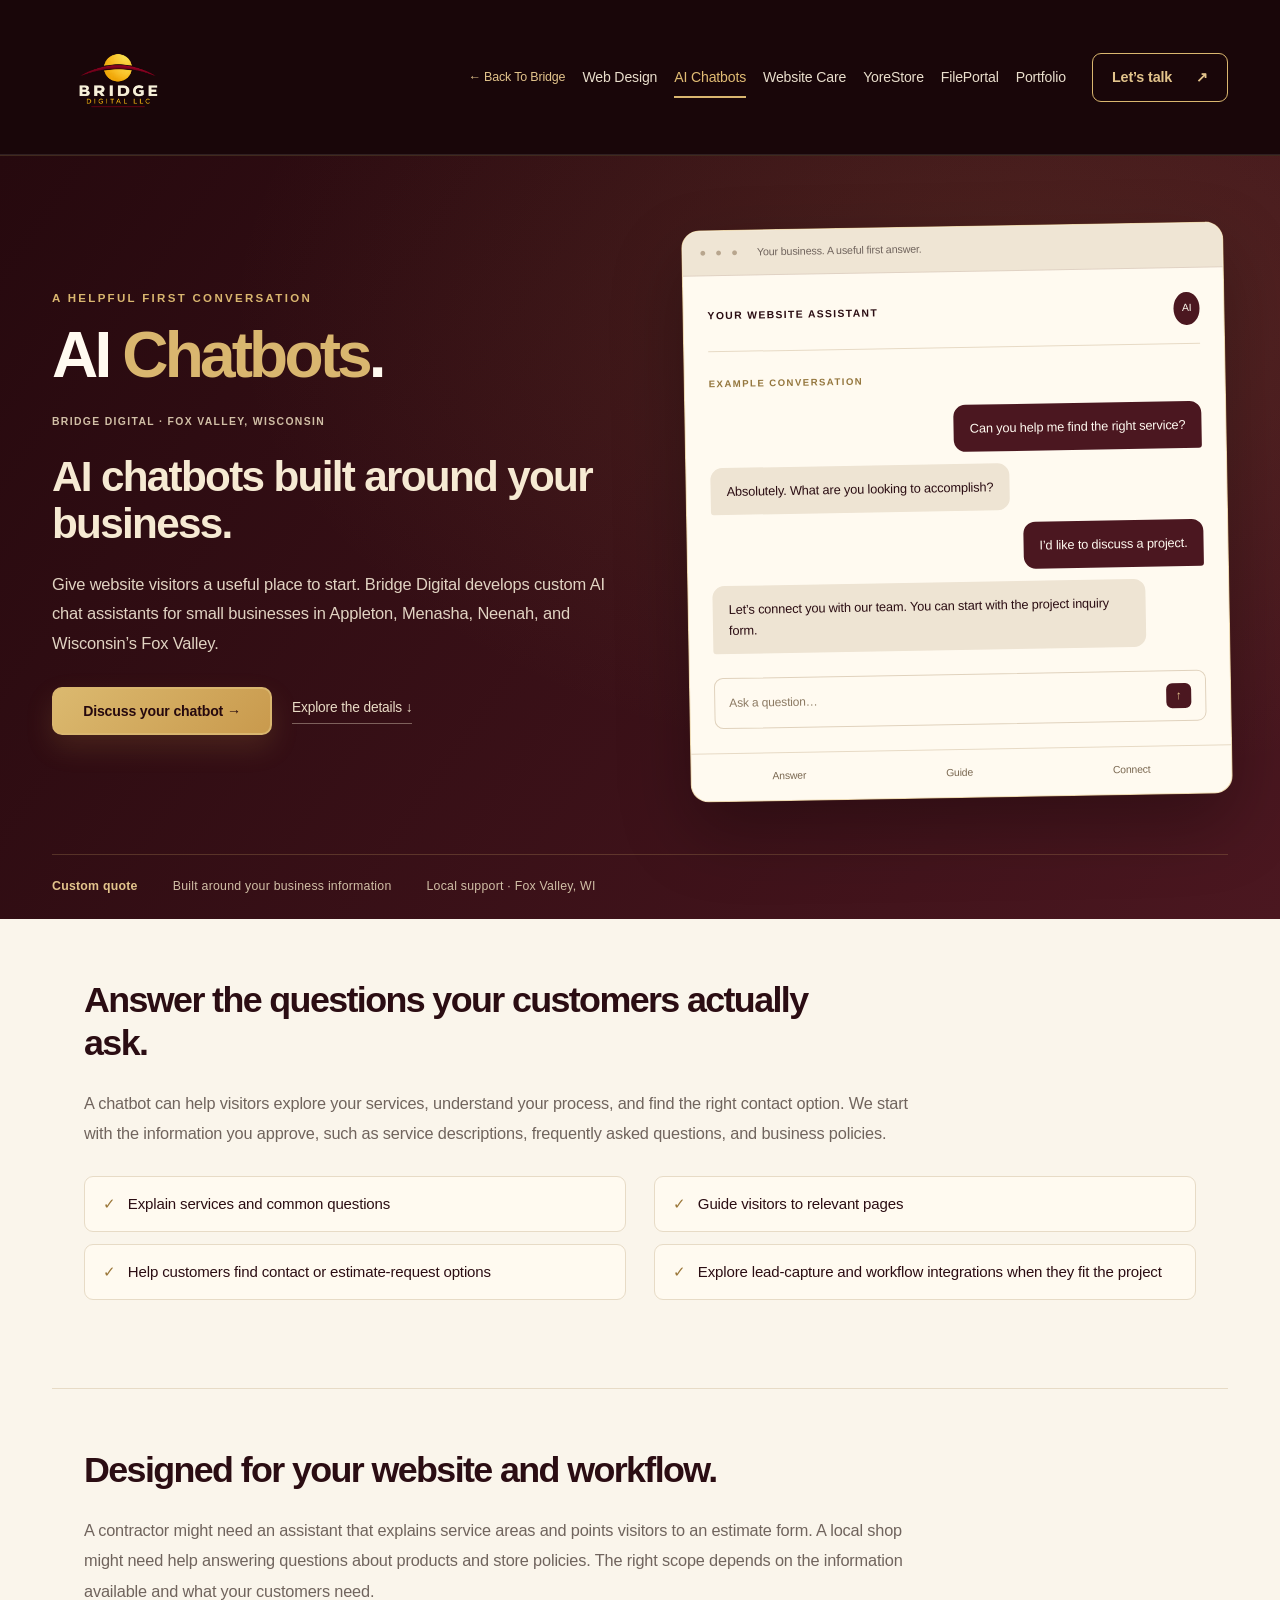
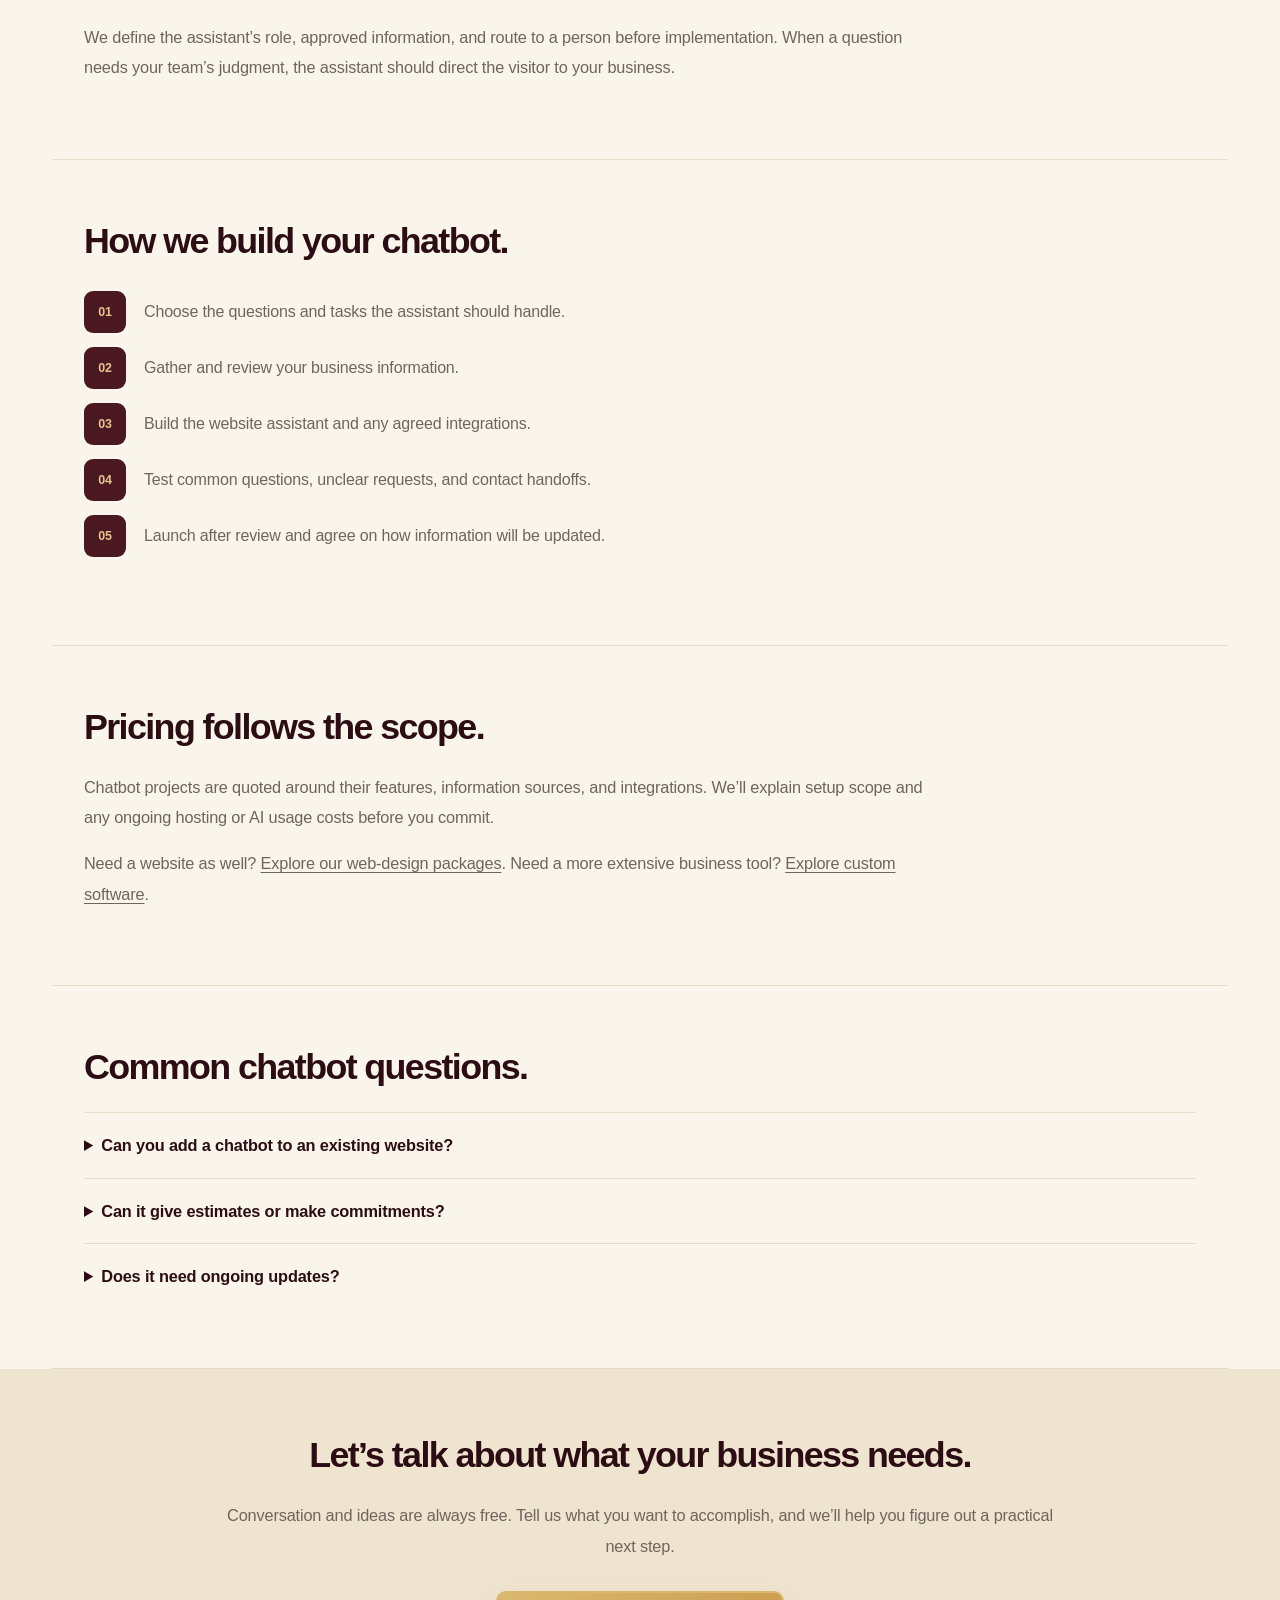
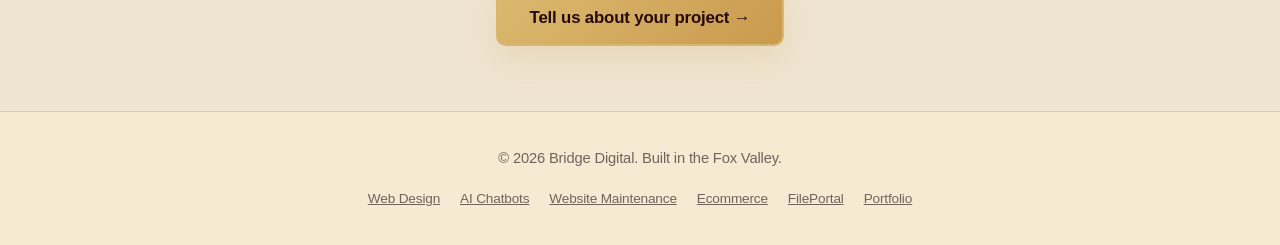
==== ai-chatbots.html @ 5a75ecb9 "Improve SEO and add premium service pages" ====
<!DOCTYPE html><html lang="en"><head><meta charset="UTF-8"><meta name="viewport" content="width=device-width, initial-scale=1"><title>Custom AI Chatbot Development | Bridge Digital Fox Valley</title><link rel="icon" type="image/png" href="assets/images/bridge-favicon.png"><link rel="stylesheet" href="css/style.css"><link rel="stylesheet" href="css/seo-pages.css"><meta name="twitter:card" content="summary_large_image"><meta name="twitter:image" content="https://buildwithbridge.dev/assets/images/bridge-digital-social.png"><script type="application/ld+json">{"@context": "https://schema.org", "@type": "Service", "name": "Custom AI chatbot development", "url": "https://buildwithbridge.dev/ai-chatbots.html", "description": "Custom website AI chatbots for Fox Valley small businesses. Help visitors find answers, explore your services, and connect with your team.", "provider": {"@type": "ProfessionalService", "@id": "https://buildwithbridge.dev/#business", "name": "Bridge Digital", "url": "https://buildwithbridge.dev/"}, "areaServed": {"@type": "Place", "name": "Fox Valley, Wisconsin"}}</script>
  <meta name="description" content="Custom website AI chatbots for Fox Valley small businesses. Help visitors find answers, explore your services, and connect with your team.">
  <link rel="canonical" href="https://buildwithbridge.dev/ai-chatbots.html">
  <meta property="og:type" content="website">
  <meta property="og:site_name" content="Bridge Digital">
  <meta property="og:title" content="Custom AI Chatbot Development | Bridge Digital Fox Valley">
  <meta property="og:description" content="Custom website AI chatbots for Fox Valley small businesses. Help visitors find answers, explore your services, and connect with your team.">
  <meta property="og:url" content="https://buildwithbridge.dev/ai-chatbots.html">
  <meta property="og:image" content="https://buildwithbridge.dev/assets/images/bridge-digital-social.png">
  <meta name="twitter:title" content="Custom AI Chatbot Development | Bridge Digital Fox Valley">
  <meta name="twitter:description" content="Custom website AI chatbots for Fox Valley small businesses. Help visitors find answers, explore your services, and connect with your team.">
<link rel="stylesheet" href="css/premium-products.css">
<link rel="stylesheet" href="css/premium-ai.css">
</head><body class="premium-product"><header class="product-header"><nav class="product-navigation" aria-label="Main navigation"><a class="product-logo" href="index.html" aria-label="Bridge Digital home"><img src="assets/images/newbridgemodernlogo.png" alt="Bridge Digital" width="150" height="100"></a><div class="product-desktop-links"><a class="back-to-bridge" href="index.html">← Back To Bridge</a><a href="web-design.html">Web Design</a><a href="ai-chatbots.html" aria-current="page">AI Chatbots</a><a href="bridge-tending.html">Website Care</a><a href="ecommerce.html">YoreStore</a><a href="fileportal.html">FilePortal</a><a href="portfolio.html">Portfolio</a></div><a class="product-nav-quote" href="index.html?service=ai#contact">Let’s talk <span aria-hidden="true">↗</span></a><details class="product-mobile-menu"><summary>Menu <span aria-hidden="true">＋</span></summary><div><a class="back-to-bridge" href="index.html">← Back To Bridge</a><a href="web-design.html">Web Design</a><a href="ai-chatbots.html" aria-current="page">AI Chatbots</a><a href="bridge-tending.html">Website Care</a><a href="ecommerce.html">YoreStore</a><a href="fileportal.html">FilePortal</a><a href="portfolio.html">Portfolio</a><a href="index.html?service=ai#contact">Request a quote →</a></div></details></nav></header><main><section class="seo-hero product-hero"><div class="product-hero-inner"><div class="product-hero-copy"><p class="product-kicker">A HELPFUL FIRST CONVERSATION</p><div class="product-wordmark">AI <span>Chatbots</span><span class="product-wordmark-dot">.</span></div><p class="seo-eyebrow">BRIDGE DIGITAL · FOX VALLEY, WISCONSIN</p><h1>AI chatbots built around your business.</h1><p>Give website visitors a useful place to start. Bridge Digital develops custom AI chat assistants for small businesses in Appleton, Menasha, Neenah, and Wisconsin’s Fox Valley.</p><div class="product-hero-actions"><a class="btn btn-primary" href="index.html?service=ai#contact">Discuss your chatbot →</a><a class="product-secondary-link" href="#product-details">Explore the details ↓</a></div></div><div class="product-showcase chat-showcase" aria-label="Illustration of a sample website chatbot conversation"><div class="showcase-bar"><span class="showcase-dots" aria-hidden="true">● ● ●</span><span>Your business. A useful first answer.</span></div><div class="portal-preview"><div class="portal-preview-nav"><strong>YOUR WEBSITE ASSISTANT</strong><span class="preview-avatar" aria-hidden="true">AI</span></div><p class="preview-label">EXAMPLE CONVERSATION</p><div class="sample-chat"><div class="chat-message chat-visitor">Can you help me find the right service?</div><div class="chat-message chat-assistant">Absolutely. What are you looking to accomplish?</div><div class="chat-message chat-visitor">I’d like to discuss a project.</div><div class="chat-message chat-assistant">Let’s connect you with our team. You can start with the project inquiry form.</div></div><div class="chat-input-illustration" aria-hidden="true"><span>Ask a question…</span><span>↑</span></div></div><div class="showcase-bottom"><span>Answer</span><span>Guide</span><span>Connect</span></div></div></div><div class="product-hero-note"><span>Custom quote</span><span>Built around your business information</span><span>Local support · Fox Valley, WI</span></div></section><section class="seo-content" id="product-details"><h2>Answer the questions your customers actually ask.</h2><p>A chatbot can help visitors explore your services, understand your process, and find the right contact option. We start with the information you approve, such as service descriptions, frequently asked questions, and business policies.</p><ul><li>Explain services and common questions</li><li>Guide visitors to relevant pages</li><li>Help customers find contact or estimate-request options</li><li>Explore lead-capture and workflow integrations when they fit the project</li></ul></section><section class="seo-content"><h2>Designed for your website and workflow.</h2><p>A contractor might need an assistant that explains service areas and points visitors to an estimate form. A local shop might need help answering questions about products and store policies. The right scope depends on the information available and what your customers need.</p><p>We define the assistant’s role, approved information, and route to a person before implementation. When a question needs your team’s judgment, the assistant should direct the visitor to your business.</p></section><section class="seo-content"><h2>How we build your chatbot.</h2><ol><li>Choose the questions and tasks the assistant should handle.</li><li>Gather and review your business information.</li><li>Build the website assistant and any agreed integrations.</li><li>Test common questions, unclear requests, and contact handoffs.</li><li>Launch after review and agree on how information will be updated.</li></ol></section><section class="seo-content"><h2>Pricing follows the scope.</h2><p>Chatbot projects are quoted around their features, information sources, and integrations. We’ll explain setup scope and any ongoing hosting or AI usage costs before you commit.</p><p>Need a website as well? <a href="web-design.html">Explore our web-design packages</a>. Need a more extensive business tool? <a href="custom-software.html">Explore custom software</a>.</p></section><section class="seo-content"><h2>Common chatbot questions.</h2><details class="product-faq"><summary>Can you add a chatbot to an existing website?</summary><p>We can review your website’s platform and integration options to determine the best approach.</p></details><details class="product-faq"><summary>Can it give estimates or make commitments?</summary><p>That depends on your approved workflow. Project-specific pricing and commitments should go to your team unless a clearly defined quoting system is part of the agreed build.</p></details><details class="product-faq"><summary>Does it need ongoing updates?</summary><p>Yes. When your services, policies, or other business information change, the assistant’s information needs to stay current.</p></details></section><section class="seo-content seo-cta"><h2>Let’s talk about what your business needs.</h2><p>Conversation and ideas are always free. Tell us what you want to accomplish, and we’ll help you figure out a practical next step.</p><a class="btn btn-primary" href="index.html?service=ai#contact">Tell us about your project →</a></section></main><footer>© 2026 Bridge Digital. Built in the Fox Valley.<div class="seo-footer-links"><a href="web-design.html">Web Design</a><a href="ai-chatbots.html">AI Chatbots</a><a href="bridge-tending.html">Website Maintenance</a><a href="ecommerce.html">Ecommerce</a><a href="fileportal.html">FilePortal</a><a href="portfolio.html">Portfolio</a></div></footer></body></html>
---- css/style.css ----
/* =========================================================
   BRIDGE DIGITAL
   Clean production stylesheet
   ========================================================= */

/* ---------- DESIGN TOKENS ---------- */

:root {
  --maroon: #4b1720;
  --maroon-mid: #3b1118;
  --maroon-dark: #26090e;
  --maroon-deep: #190609;

  --gold: #c99c4c;
  --gold-light: #d9b66f;
  --cream: #f6ead3;
  --white: #fffaf0;
  --paper: #fffdf8;

  --ink: #2b0d13;
  --muted: #70645d;

  --border-light: rgba(75, 23, 32, 0.12);
  --border-dark: rgba(255, 255, 255, 0.12);

  --shadow-soft: 0 14px 36px rgba(43, 13, 19, 0.10);
  --shadow-card: 0 24px 60px rgba(26, 5, 9, 0.22);

  --radius-sm: 14px;
  --radius-md: 20px;
  --radius-lg: 28px;
  --radius-pill: 999px;

  --content: 1180px;
  --wide: 1600px;

  --transition: 220ms ease;
}


/* ---------- RESET / BASE ---------- */

*,
*::before,
*::after {
  box-sizing: border-box;
}

html {
  scroll-behavior: smooth;
}

body {
  margin: 0;
  background: var(--cream);
  color: var(--ink);
  font-family: Inter, Arial, Helvetica, sans-serif;
  line-height: 1.6;
  letter-spacing: -0.01em;
  -webkit-font-smoothing: antialiased;
  text-rendering: optimizeLegibility;
}

img {
  max-width: 100%;
}

a {
  color: inherit;
}

section {
  max-width: var(--content);
  margin: 0 auto;
  padding: 96px 24px;
}

.section-title {
  max-width: 800px;
  margin: 0 auto 18px;
  text-align: center;
  font-size: clamp(2.1rem, 4vw, 3rem);
  line-height: 1.08;
  letter-spacing: -0.04em;
}

.section-intro {
  max-width: 720px;
  margin: 0 auto 48px;
  color: var(--muted);
  text-align: center;
  font-size: 1.08rem;
  line-height: 1.75;
}


/* =========================================================
   HEADER + HERO
   ========================================================= */

header {
  min-height: 100vh;
  color: var(--white);
  background:
    radial-gradient(circle at 56% 34%, rgba(107, 36, 48, 0.30), transparent 42%),
    radial-gradient(circle at 20% 70%, rgba(89, 24, 34, 0.18), transparent 38%),
    linear-gradient(135deg, #2a0b10 0%, #351015 48%, #22080c 100%);
}

header nav {
  position: relative;
  width: min(100%, var(--wide));
  min-height: 155px;
  margin: 0 auto;
  padding: 0 58px;

  display: flex;
  align-items: center;
  justify-content: space-between;
  gap: 40px;
}

/* ---------- MOBILE MENU BUTTON ---------- */

.mobile-menu-toggle {
  display: none;
  width: 46px;
  height: 46px;
  padding: 10px;

  border: 1px solid rgba(255, 255, 255, 0.18);
  border-radius: 12px;

  background: transparent;
  cursor: pointer;
}

.mobile-menu-toggle span {
  display: block;
  width: 100%;
  height: 2px;
  margin: 5px 0;

  border-radius: 999px;
  background: var(--white);

  transition: transform 220ms ease, opacity 220ms ease;
}

header nav::after {
  content: "";
  position: absolute;
  left: 50%;
  bottom: 0;
  width: 100vw;
  height: 1px;
  transform: translateX(-50%);
  background: rgba(255, 255, 255, 0.10);
}

.logo {
  display: inline-flex;
  align-items: center;
  flex-shrink: 0;
  text-decoration: none;
}

.logo img {
  display: block;
  width: 290px !important;
  height: auto !important;
  max-width: none;
}

.nav-links {
  display: flex;
  align-items: center;
  gap: 56px;
}

.nav-links a {
  position: relative;
  color: var(--white);
  text-decoration: none;
  font-size: 1.08rem;
  font-weight: 800;
  opacity: 0.96;
  transition: color var(--transition), opacity var(--transition);
}

.nav-links a::after {
  content: "";
  position: absolute;
  left: 0;
  right: 0;
  bottom: -8px;
  height: 2px;
  border-radius: var(--radius-pill);
  background: var(--gold);
  transform: scaleX(0);
  transform-origin: center;
  transition: transform var(--transition);
}

.nav-links a:hover {
  color: var(--gold-light);
  opacity: 1;
}

.nav-links a:hover::after {
  transform: scaleX(1);
}


/* ---------- HERO ---------- */

.hero {
  width: min(100%, var(--wide));
  min-height: calc(100vh - 155px);
  margin: 0 auto;
  padding: 70px 58px 90px;

  display: grid;
  grid-template-columns: minmax(0, 0.92fr) minmax(0, 1.08fr);
  gap: 88px;
  align-items: center;
}

.hero-text {
  text-align: left;
}

.hero h1 {
  max-width: 670px;
  margin: 0 0 28px;
  color: var(--white);
  font-size: clamp(4rem, 5.1vw, 6rem);
  font-weight: 900;
  line-height: 0.98;
  letter-spacing: -0.06em;
  text-wrap: balance;
}

.hero p {
  max-width: 650px;
  margin: 0 0 40px;
  color: rgba(255, 250, 240, 0.92);
  font-size: 1.18rem;
  font-weight: 500;
  line-height: 1.8;
}

.hero-text .btn + .btn {
  margin-left: 16px;
}


/* ---------- HERO BROWSER CARD ---------- */

.hero-card {
  width: 100%;
  max-width: 760px;
  margin: 0;
  padding: 0;
  overflow: hidden;

  border: 1px solid rgba(255, 255, 255, 0.20);
  border-radius: 24px;

  background: rgba(255, 255, 255, 0.025);
  box-shadow: 0 30px 80px rgba(0, 0, 0, 0.28);
  backdrop-filter: blur(10px);

  transition:
    transform 0.35s ease,
    box-shadow 0.35s ease,
    border-color 0.35s ease;
}

.hero-card:hover {
  transform: translateY(-6px);
  border-color: rgba(217, 182, 111, 0.36);
  box-shadow: 0 38px 90px rgba(0, 0, 0, 0.35);
}

.browser-bar {
  height: 58px;
  display: flex;
  align-items: center;
  gap: 10px;
  padding: 0 30px;
  border-bottom: 1px solid rgba(255, 255, 255, 0.07);
  background: rgba(255, 255, 255, 0.015);
}

.browser-bar span {
  width: 16px;
  height: 16px;
  border-radius: 50%;
}

.browser-bar span:nth-child(1) { background: #ff5f57; }
.browser-bar span:nth-child(2) { background: #febc2e; }
.browser-bar span:nth-child(3) { background: #28c840; }

.hero-card-content {
  position: relative;
  min-height: 500px;

  display: flex;
  flex-direction: column;
  align-items: center;
  justify-content: center;

  background:
    radial-gradient(circle at center, rgba(91, 31, 39, 0.23), transparent 64%),
    rgba(18, 4, 8, 0.25);
}

.hero-card img {
  display: block;
  width: 100%;
  max-height: 430px;
  object-fit: contain;
  padding: 20px 22px 10px;
  transition: transform 0.35s ease;
}

.hero-location {
  margin-top: 14px;

  color: var(--gold-light);
  font-size: 0.9rem;
  font-weight: 900;
  letter-spacing: 0.3em;
  text-transform: uppercase;

  opacity: 0;
  visibility: hidden;
  transform: translateY(8px);

  transition:
    opacity 0.35s ease,
    transform 0.35s ease,
    visibility 0.35s ease;
}

.hero-card:hover .hero-location {
  opacity: 1;
  visibility: visible;
  transform: translateY(0);
}

.hero-card:hover .hero-card-content img {
  transform: translateY(-4px);
}


/* =========================================================
   BUTTONS
   ========================================================= */

.btn {
  display: inline-flex;
  align-items: center;
  justify-content: center;

  min-width: 220px;
  padding: 17px 32px;

  border: 2px solid transparent;
  border-radius: var(--radius-pill);

  text-decoration: none;
  font-size: 1.05rem;
  font-weight: 900;
  line-height: 1;

  transition:
    transform var(--transition),
    box-shadow var(--transition),
    background var(--transition),
    color var(--transition),
    border-color var(--transition);
}

.btn:hover {
  transform: translateY(-3px);
}

.btn-primary {
  border-color: var(--gold-light);
  background: linear-gradient(135deg, #dbb96f, #c99a4d);
  color: var(--maroon-dark);
  box-shadow: 0 12px 28px rgba(196, 154, 74, 0.16);
}

.btn-primary:hover {
  background: linear-gradient(135deg, #e5c57e, #cf9f4f);
  box-shadow: 0 16px 34px rgba(196, 154, 74, 0.26);
}

.btn-secondary {
  border-color: rgba(255, 250, 240, 0.95);
  background: transparent;
  color: var(--white);
}

.btn-secondary:hover {
  border-color: var(--gold-light);
  background: rgba(255, 255, 255, 0.06);
  color: var(--gold-light);
}


/* =========================================================
   SERVICES
   ========================================================= */

.services-grid {
  display: grid;
  grid-template-columns: repeat(2, minmax(0, 1fr));
  gap: 24px;
}

.service-card {
  position: relative;
  min-height: 245px;
  overflow: hidden;
  padding: 32px;

  border: 1px solid var(--border-light);
  border-radius: var(--radius-md);

  background: var(--paper);
  box-shadow: var(--shadow-soft);

  transition:
    transform 0.3s ease,
    box-shadow 0.3s ease,
    border-color 0.3s ease;
}

.service-card::after {
  content: "";
  position: absolute;
  right: -52px;
  bottom: -62px;
  width: 145px;
  height: 145px;
  border-radius: 50%;
  background: rgba(201, 156, 76, 0.11);
  transition: transform 0.3s ease;
}

.service-card:hover {
  transform: translateY(-6px);
  border-color: rgba(201, 156, 76, 0.42);
  box-shadow: 0 20px 42px rgba(43, 13, 19, 0.14);
}

.service-card:hover::after {
  transform: scale(1.2);
}

.service-icon {
  width: 52px;
  height: 52px;
  display: grid;
  place-items: center;
  margin-bottom: 20px;

  border-radius: 16px;
  background: var(--maroon);
  font-size: 1.5rem;

  box-shadow: 0 8px 20px rgba(43, 13, 19, 0.20);
}

.service-card h3 {
  position: relative;
  z-index: 1;
  margin: 0 0 10px;
  color: var(--ink);
  font-size: 1.35rem;
}

.service-card p {
  position: relative;
  z-index: 1;
  margin: 0;
  color: var(--muted);
}


/* =========================================================
   PACKAGES
   ========================================================= */

.cards {
  display: grid;
  grid-template-columns: repeat(3, minmax(0, 1fr));
  gap: 24px;
  align-items: stretch;
}

.package-card {
  display: flex;
  flex-direction: column;
}

.package-card .package-button {
  margin-top: auto;
  align-self: flex-start;
}

.card {
  height: 100%;
  padding: 32px;

  border: 1px solid var(--border-light);
  border-radius: var(--radius-md);

  background: var(--paper);
  box-shadow: var(--shadow-soft);

  transition:
    transform 0.3s ease,
    box-shadow 0.3s ease,
    border-color 0.3s ease;
}

.card:hover {
  transform: translateY(-6px);
  border-color: rgba(201, 156, 76, 0.40);
  box-shadow: 0 22px 46px rgba(43, 13, 19, 0.14);
}

.card h3 {
  margin: 0 0 10px;
  font-size: 1.45rem;
  letter-spacing: -0.025em;
}

.card p {
  color: var(--muted);
}

.package-features {
  margin: 22px 0 28px;
  padding: 0;

  list-style: none;
}

.package-features li {
  position: relative;
  margin-bottom: 11px;
  padding-left: 28px;

  color: var(--muted);
  font-size: 0.95rem;
  line-height: 1.5;
}

.package-features li::before {
  content: "✓";

  position: absolute;
  left: 0;
  top: 0;

  color: var(--gold);
  font-weight: 900;
}

.card strong,
.package-price strong {
  color: var(--maroon);
  font-size: 1.35rem;
}

.package-button {
  display: inline-flex;
  align-items: center;
  justify-content: center;
  margin-top: 10px;
  padding: 13px 20px;

  border: 1px solid var(--maroon);
  border-radius: var(--radius-pill);

  background: var(--maroon);
  color: var(--white);

  text-decoration: none;
  font-weight: 900;

  transition:
    transform var(--transition),
    background var(--transition),
    color var(--transition);
}

.package-button:hover {
  transform: translateY(-2px);
  background: var(--gold);
  color: var(--maroon-dark);
}


/* =========================================================
   BRIDGE TENDING
   ========================================================= */

.bridge-tending {
  max-width: none;
  padding-right: max(24px, calc((100vw - var(--content)) / 2));
  padding-left: max(24px, calc((100vw - var(--content)) / 2));
  background: var(--paper);
}

.tending-header {
  margin-bottom: 42px;
}

.tending-eyebrow {
  margin: 0 0 12px;
  color: var(--gold);
  text-align: center;
  font-size: 0.78rem;
  font-weight: 900;
  letter-spacing: 0.14em;
  text-transform: uppercase;
}

.tending-card {
  overflow: hidden;
  display: grid;
  grid-template-columns: 1.35fr 0.85fr;

  border: 1px solid var(--border-light);
  border-radius: var(--radius-lg);

  background: var(--cream);
  box-shadow: 0 22px 55px rgba(43, 13, 19, 0.12);
}

.tending-main {
  padding: 42px;
}

.tending-title-row {
  display: flex;
  justify-content: space-between;
  align-items: flex-start;
  gap: 24px;
}

.tending-label {
  margin: 0 0 4px;
  color: var(--gold);
  font-size: 0.75rem;
  font-weight: 900;
  letter-spacing: 0.10em;
  text-transform: uppercase;
}

.tending-title-row h3 {
  margin: 0;
  color: var(--ink);
  font-size: 2rem;
  line-height: 1.1;
}

.tending-price {
  flex-shrink: 0;
  text-align: right;
}

.tending-price strong {
  display: block;
  color: var(--maroon);
  font-size: 2.3rem;
  line-height: 1;
}

.tending-price span {
  color: var(--muted);
  font-size: 0.85rem;
  font-weight: 700;
}

.tending-description {
  max-width: 620px;
  margin: 26px 0;
  color: var(--muted);
}

.tending-features {
  display: grid;
  grid-template-columns: repeat(2, minmax(0, 1fr));
  gap: 14px 24px;
}

.tending-feature {
  display: flex;
  align-items: center;
  gap: 10px;
  color: var(--ink);
  font-weight: 700;
}

.tending-feature span {
  width: 24px;
  height: 24px;
  display: grid;
  place-items: center;
  flex-shrink: 0;

  border-radius: 50%;
  background: var(--maroon);
  color: var(--gold-light);

  font-size: 0.75rem;
  font-weight: 900;
}

.tending-offer {
  padding: 42px;

  display: flex;
  flex-direction: column;
  justify-content: center;

  background:
    radial-gradient(circle at top right, rgba(201, 156, 76, 0.22), transparent 45%),
    linear-gradient(135deg, var(--maroon), var(--maroon-dark));

  color: var(--white);
}

.offer-badge {
  align-self: flex-start;
  margin: 0 0 18px;
  padding: 7px 12px;

  border: 1px solid rgba(217, 182, 111, 0.40);
  border-radius: var(--radius-pill);

  background: rgba(255, 255, 255, 0.06);
  color: var(--gold-light);

  font-size: 0.70rem;
  font-weight: 900;
  letter-spacing: 0.12em;
}

.tending-offer h3 {
  margin: 0 0 14px;
  font-size: 1.8rem;
  line-height: 1.15;
}

.tending-offer p {
  margin: 0 0 22px;
  color: rgba(255, 255, 255, 0.82);
  line-height: 1.7;
}

.tending-offer p strong {
  color: var(--gold-light);
}

.tending-button {
  align-self: flex-start;
  margin: 0 0 18px;
}

.tending-offer small {
  color: rgba(255, 255, 255, 0.58);
  line-height: 1.5;
}


/* =========================================================
   PORTFOLIO
   ========================================================= */

.portfolio {
  max-width: none;
  padding-right: max(24px, calc((100vw - var(--content)) / 2));
  padding-left: max(24px, calc((100vw - var(--content)) / 2));
  background: var(--maroon);
  color: var(--white);
}

.portfolio .section-intro {
  color: rgba(255, 255, 255, 0.72);
}

.portfolio-grid {
  display: grid;
  grid-template-columns: repeat(2, minmax(0, 1fr));
  gap: 30px;
  align-items: stretch;
}

.portfolio-preview {
  min-width: 0;
  overflow: hidden;

  display: flex;
  flex-direction: column;

  border: 1px solid var(--border-dark);
  border-radius: 22px;

  background: #5a1d28;
  box-shadow: 0 18px 45px rgba(20, 4, 8, 0.30);

  transition:
    transform 0.35s ease,
    box-shadow 0.35s ease,
    border-color 0.35s ease;
}

.portfolio-preview:hover {
  transform: translateY(-6px);
  border-color: rgba(217, 182, 111, 0.32);
  box-shadow: 0 28px 58px rgba(20, 4, 8, 0.45);
}

.portfolio-browser {
  overflow: hidden;
  background: #321017;
}

.portfolio-browser-bar {
  height: 46px;
  padding: 0 14px;

  display: flex;
  align-items: center;
  gap: 12px;

  border-bottom: 1px solid rgba(255, 255, 255, 0.06);
  background: #321017;
}

.browser-dots {
  display: flex;
  flex-shrink: 0;
  gap: 7px;
}

.browser-dots span {
  width: 9px;
  height: 9px;
  border-radius: 50%;
  opacity: 0.9;
}

.browser-dots span:nth-child(1) { background: #ff5f57; }
.browser-dots span:nth-child(2) { background: #febc2e; }
.browser-dots span:nth-child(3) { background: #28c840; }

.browser-address {
  flex: 1;
  height: 30px;

  display: flex;
  justify-content: center;
  align-items: center;

  overflow: hidden;

  border: 1px solid rgba(255, 255, 255, 0.08);
  border-radius: var(--radius-pill);

  background: rgba(255, 255, 255, 0.06);
  color: rgba(255, 255, 255, 0.75);

  font-size: 0.74rem;
  font-weight: 500;
  white-space: nowrap;
  text-overflow: ellipsis;
}

.portfolio-frame {
  position: relative;
  width: 100%;
  height: 300px;
  overflow: hidden;
  background: var(--paper);
}

.preview-scroll {
  position: absolute;
  inset: 0;
  overflow: hidden;
}

.preview-scroll iframe {
  position: absolute;
  top: var(--preview-top, 0px);
  left: 50%;

  width: 1440px;
  height: 1200px;

  border: 0;

  transform:
    translateX(var(--preview-x, -50%))
    scale(var(--preview-scale, 0.285));

  transform-origin: top center;

  transition:
    transform 0.45s ease,
    filter 0.45s ease;
}

.portfolio-frame:hover .preview-scroll iframe {
  transform:
    translateX(var(--preview-x, -50%))
    scale(calc(var(--preview-scale, 0.285) + 0.012));

  filter: brightness(0.72);
}

.preview-overlay {
  position: absolute;
  inset: 0;
  z-index: 3;

  display: flex;
  flex-direction: column;
  justify-content: center;
  align-items: center;
  gap: 6px;

  background: rgba(43, 13, 19, 0.78);
  color: var(--white);

  text-align: center;
  text-decoration: none;

  opacity: 0;
  visibility: hidden;

  transition:
    opacity 0.3s ease,
    visibility 0.3s ease;
}

.preview-overlay::before,
.preview-overlay::after {
  content: "";
  width: 72px;
  height: 1px;
  margin: 8px 0;
  background: rgba(217, 182, 111, 0.70);
}

.preview-overlay-label {
  color: var(--gold-light);
  font-size: 0.72rem;
  font-weight: 900;
  letter-spacing: 0.14em;
  text-transform: uppercase;
}

.preview-overlay strong {
  font-size: 1rem;
}

.portfolio-frame:hover .preview-overlay,
.preview-overlay:focus-visible {
  opacity: 1;
  visibility: visible;
}


/* ---------- INDIVIDUAL PREVIEW POSITIONING ---------- */

.paradise-frame {
  --preview-scale: 0.285;
  --preview-top: -20px;
  --preview-x: -50%;
}

.command-center-frame {
  --preview-scale: 0.35;
  --preview-top: 0px;
  --preview-x: -50%;
}

.valley-frame {
  --preview-scale: 0.46;
  --preview-top: -10px;
  --preview-x: -48%;
}


/* ---------- PORTFOLIO DETAILS ---------- */

.portfolio-preview-content {
  min-height: 170px;
  padding: 22px;

  display: grid;
  grid-template-columns: minmax(0, 1fr) auto;
  align-items: end;
  gap: 18px;
}

.portfolio-preview-content > div {
  min-width: 0;
  height: 100%;

  display: flex;
  flex-direction: column;
  justify-content: space-between;
}

.portfolio-preview-content h3 {
  min-height: 60px;
  margin: 0;

  display: flex;
  align-items: flex-start;

  color: var(--white);
  font-size: 1.2rem;
  line-height: 1.25;
}

.portfolio-label {
  margin: 0 0 4px;
  color: var(--maroon-dark) !important;
  font-size: 0.72rem;
  font-weight: 900;
  letter-spacing: 0.10em;
  text-transform: uppercase;
}

.portfolio-tech {
  display: flex;
  flex-wrap: wrap;
  gap: 8px;
  margin-top: 18px;
}

.portfolio-tech span {
  display: inline-flex;
  align-items: center;
  padding: 5px 10px;

  border: 1px solid rgba(217, 182, 111, 0.22);
  border-radius: var(--radius-pill);

  background: rgba(255, 255, 255, 0.06);
  color: var(--gold-light);

  font-size: 0.70rem;
  font-weight: 800;
  line-height: 1;
  letter-spacing: 0.04em;
  white-space: nowrap;
}

.portfolio-link {
  align-self: end;
  justify-self: end;
  flex-shrink: 0;
  padding-bottom: 3px;

  color: var(--white);
  font-size: 0.85rem;
  font-weight: 900;
  text-decoration: none;
  white-space: nowrap;

  transition:
    color var(--transition),
    transform var(--transition);
}

.portfolio-link:hover {
  color: var(--gold-light);
}

a.portfolio-link:hover {
  transform: translateX(4px);
}

.portfolio-link-disabled {
  opacity: 0.65;
  cursor: default;
}


/* ---------- PRIVATE PROJECT PLACEHOLDER ---------- */

.portfolio-placeholder {
  display: grid;
  place-items: center;
  padding: 28px;

  background:
    radial-gradient(circle at top right, rgba(201, 156, 76, 0.20), transparent 45%),
    linear-gradient(135deg, var(--maroon), var(--maroon-dark));

  color: var(--white);
  text-align: center;
}

.placeholder-content {
  max-width: 250px;
}

.placeholder-content span {
  display: inline-block;
  margin-bottom: 12px;

  color: var(--gold-light);
  font-size: 0.72rem;
  font-weight: 900;
  letter-spacing: 0.12em;
  text-transform: uppercase;
}

.placeholder-content h4 {
  margin: 0 0 8px;
  font-size: 2rem;
}

.placeholder-content p {
  margin: 0;
  color: rgba(255, 255, 255, 0.75);
  font-size: 0.9rem;
}

.portfolio-note {
  max-width: 620px;
  margin: 48px auto 0;

  color: rgba(255, 255, 255, 0.72);
  text-align: center;

  font-size: 0.95rem;
  font-style: italic;
  letter-spacing: 0.02em;
}

/* =========================================================
   CONTACT
   ========================================================= */

#contact {
  max-width: none;

  padding-right: max(
    24px,
    calc((100vw - var(--content)) / 2)
  );

  padding-left: max(
    24px,
    calc((100vw - var(--content)) / 2)
  );

  background: var(--cream);
}


.contact-panel {
  overflow: hidden;

  display: grid;
  grid-template-columns: 0.9fr 1.1fr;

  border-radius: 32px;

  background:
    radial-gradient(
      circle at 15% 10%,
      rgba(201, 156, 76, 0.15),
      transparent 35%
    ),
    linear-gradient(
      135deg,
      var(--maroon),
      var(--maroon-dark)
    );

  box-shadow:
    0 28px 70px rgba(43, 13, 19, 0.20);
}


/* LEFT SIDE */

.contact-copy {
  padding: 64px;

  display: flex;
  flex-direction: column;
  justify-content: center;

  color: var(--white);
}


.contact-eyebrow {
  margin: 0 0 16px;

  color: var(--gold-light);

  font-size: 0.75rem;
  font-weight: 900;

  letter-spacing: 0.16em;

  text-transform: uppercase;
}


.contact-copy h2 {
  margin: 0 0 24px;

  font-size: clamp(
    2.8rem,
    5vw,
    4.6rem
  );

  line-height: 0.98;

  letter-spacing: -0.055em;
}


.contact-copy > p:not(.contact-eyebrow) {
  max-width: 500px;

  margin: 0 0 36px;

  color: rgba(
    255,
    255,
    255,
    0.76
  );

  font-size: 1.05rem;

  line-height: 1.75;
}


.contact-email {
  display: flex;
  flex-direction: column;

  gap: 3px;
}


.contact-email span {
  color: rgba(
    255,
    255,
    255,
    0.55
  );

  font-size: 0.78rem;

  font-weight: 700;

  text-transform: uppercase;

  letter-spacing: 0.08em;
}


.contact-email a {
  color: var(--gold-light);

  font-weight: 900;

  text-decoration: none;
}


.contact-email a:hover {
  text-decoration: underline;
}


/* RIGHT SIDE */

.contact-form-card {
  margin: 14px;

  padding: 42px;

  border-radius: 24px;

  background: var(--paper);

  box-shadow:
    0 18px 50px rgba(0, 0, 0, 0.18);
}


.project-form {
  display: flex;
  flex-direction: column;

  gap: 20px;
}


.form-row {
  display: grid;

  grid-template-columns:
    repeat(2, minmax(0, 1fr));

  gap: 18px;
}


.form-group {
  display: flex;
  flex-direction: column;

  gap: 7px;
}


.form-group label {
  color: var(--maroon-dark);

  font-size: 0.78rem;
  font-weight: 900;

  letter-spacing: 0.03em;
}


.form-group input,
.form-group select,
.form-group textarea {
  width: 100%;

  padding: 14px 16px;

  border:
    1px solid rgba(75, 23, 32, 0.16);

  border-radius: 12px;

  outline: none;

  background: #fffaf4;

  color: var(--ink);

  font: inherit;

  transition:
    border-color var(--transition),
    box-shadow var(--transition),
    background var(--transition);
}


.form-group textarea {
  resize: vertical;

  min-height: 130px;
}


.form-group input:focus,
.form-group select:focus,
.form-group textarea:focus {
  border-color: var(--gold);

  background: white;

  box-shadow:
    0 0 0 4px rgba(201, 156, 76, 0.12);
}


.project-submit {
  width: 100%;

  margin-top: 4px;

  padding: 16px 24px;

  border: 0;

  border-radius: 999px;

  background:
    linear-gradient(
      135deg,
      var(--maroon),
      var(--maroon-dark)
    );

  color: var(--white);

  font: inherit;

  font-weight: 900;

  cursor: pointer;

  transition:
    transform var(--transition),
    box-shadow var(--transition),
    background var(--transition);
}


.project-submit:hover {
  transform: translateY(-2px);

  background:
    linear-gradient(
      135deg,
      #5a1b26,
      var(--maroon-dark)
    );

  box-shadow:
    0 14px 28px rgba(43, 13, 19, 0.18);
}


.form-note {
  margin: -4px 0 0;

  color: var(--muted);

  text-align: center;

  font-size: 0.78rem;
}


/* CONTACT MOBILE */

@media (max-width: 850px) {

  /* ---------- MOBILE NAV ---------- */

  header nav {
    padding: 20px 24px;

    flex-direction: row;
    flex-wrap: wrap;
    justify-content: space-between;
    align-items: center;

    gap: 0;
  }

  .logo img {
    width: 200px !important;
  }

  .mobile-menu-toggle {
    display: block;
  }

  .nav-links {
    display: none;

    width: 100%;
    padding: 28px 0 12px;

    flex-direction: column;
    align-items: center;
    gap: 22px;
  }

  .nav-links.is-open {
    display: flex;
  }

  .social-links {
    display: none !important;

    width: 100%;
    margin: 18px 0 4px;

    justify-content: center;
  }

  header nav.menu-open .social-links {
    display: flex !important;
  }


  /* ---------- CONTACT ---------- */

  .contact-panel {
    grid-template-columns: 1fr;
  }

  .contact-copy {
    padding: 48px 32px;
  }

  .contact-form-card {
    margin: 0 14px 14px;
    padding: 32px 26px;
  }

}
  
@media (max-width: 560px) {

  .contact-copy {
    padding: 40px 24px;
  }


  .contact-copy h2 {
    font-size: 2.8rem;
  }


  .contact-form-card {
    padding: 26px 20px;
  }


  .form-row {
    grid-template-columns: 1fr;
  }

}


/* =========================================================
   FOOTER
   ========================================================= */

footer {
  padding: 32px 24px;

  border-top: 1px solid rgba(75, 23, 32, 0.15);

  background: var(--cream);
  color: var(--muted);

  text-align: center;
  font-size: 0.92rem;
}


/* =========================================================
   ACCESSIBILITY
   ========================================================= */

a:focus-visible,
button:focus-visible {
  outline: 3px solid var(--gold);
  outline-offset: 4px;
}


/* =========================================================
   RESPONSIVE
   ========================================================= */

@media (max-width: 850px) {

  .yore-feature-grid {
    grid-template-columns: 1fr;
  }

  .yore-solution,
  .yore-problem {
    padding: 80px 7%;
  }

  .yore-feature {
    padding: 30px;
  }

  .yore-includes-grid {
    grid-template-columns: 1fr;
  }

  .yore-includes {
    padding: 80px 7%;
  }

  .yore-ownership-grid {
    grid-template-columns: 1fr;
  }

  .yore-ownership {
    padding: 80px 7%;
  }

}




@media (max-width: 560px) {

  header nav {
    padding: 20px 18px;
  }

  .logo img {
    width: 205px !important;
  }

  .hero {
    padding: 58px 18px 70px;
  }

  .hero h1 {
    font-size: clamp(2.8rem, 14vw, 4rem);
  }

  .hero p {
    font-size: 1rem;
    line-height: 1.65;
  }

  .hero-text .btn {
    width: 100%;
    max-width: 320px;
  }

  .hero-text .btn + .btn {
    margin-top: 12px;
    margin-left: 0;
  }

  .browser-bar {
    height: 48px;
    padding: 0 18px;
  }

  .browser-bar span {
    width: 12px;
    height: 12px;
  }

  .hero-card img {
    min-height: 300px;
    padding: 30px 24px;
  }

  section {
    padding-left: 18px;
    padding-right: 18px;
  }

  .service-card,
  .card {
    padding: 26px;
  }

  .tending-title-row {
    flex-direction: column;
  }

  .tending-price {
    text-align: left;
  }

  .tending-features {
    grid-template-columns: 1fr;
  }

  .portfolio-frame {
    height: 300px;
  }

  .portfolio-preview-content {
    min-height: auto;
    grid-template-columns: 1fr;
  }

  .portfolio-link {
    justify-self: start;
    margin-top: 6px;
  }

  .cta {
    padding: 48px 22px;
  }
}


/* ---------- REDUCED MOTION ---------- */

@media (prefers-reduced-motion: reduce) {

  html {
    scroll-behavior: auto;
  }

  *,
  *::before,
  *::after {
    transition-duration: 0.01ms !important;
    animation-duration: 0.01ms !important;
    animation-iteration-count: 1 !important;
  }
}

.success-icon {
  width: 64px;
  height: 64px;

  display: grid;
  place-items: center;

  margin: 0 auto 22px;

  border-radius: 50%;

  background: var(--maroon);
  color: var(--gold-light);

  font-size: 1.8rem;
  font-weight: 900;
}

.form-success h3 {
  margin: 0 0 12px;

  color: var(--maroon-dark);

  font-size: 2rem;
}

.form-success p {
  max-width: 420px;

  margin: 0 auto;

  color: var(--muted);

  line-height: 1.7;
}

.form-error {
  margin: 4px 0 0;
  padding: 12px 14px;

  border-radius: 10px;

  background: rgba(159, 29, 32, 0.08);
  color: #9f1d20;

  text-align: center;
  font-size: 0.9rem;
  font-weight: 700;
}

.form-error[hidden] {
  display: none !important;
}

.form-success[hidden] {
  display: none !important;
}

.project-form.is-hidden {
  display: none;
}

.form-success {
  min-height: 520px;
  padding: 70px 34px;

  display: flex;
  flex-direction: column;
  align-items: center;
  justify-content: center;

  text-align: center;
}

.success-back {
  display: inline-flex;
  align-items: center;
  justify-content: center;

  margin-top: 28px;
  padding: 14px 24px;

  border-radius: 999px;

  background: var(--maroon);
  color: var(--white);

  text-decoration: none;
  font-weight: 900;
}

.success-back:hover {
  background: var(--gold);
  color: var(--maroon-dark);
}

.social-links {
  display: flex;
  align-items: center;
  gap: 12px;
  margin-left: 8px;
}

.social-links a {
  width: 34px;
  height: 34px;

  display: flex;
  align-items: center;
  justify-content: center;

  border: 1px solid rgba(255, 255, 255, 0.15);
  border-radius: 50%;

  transition: 0.2s ease;
}

.social-links svg {
  width: 16px;
  height: 16px;
  fill: currentColor;
}

.social-links a:hover {
  transform: translateY(-2px);
  color: var(--gold-light);
  border-color: var(--gold-light);
  background: rgba(217, 182, 111, 0.08);
}


/* ---------- MOBILE MENU OPEN STATE ---------- */

.mobile-menu-toggle.is-open span:nth-child(1) {
  transform: translateY(7px) rotate(45deg);
}

.mobile-menu-toggle.is-open span:nth-child(2) {
  opacity: 0;
}

.mobile-menu-toggle.is-open span:nth-child(3) {
  transform: translateY(-7px) rotate(-45deg);
}

/* =========================
   LOCAL HERO TAGLINE
========================= */

.local-hero {
  display: flex;
  flex-direction: column;
  align-items: flex-start;
  line-height: 0.88;
}

.local-hero span {
  display: block;
}

.hero-websites {
  margin-bottom: 0.12em;
}

/* Service cascade */
.hero-service-stack {
  display: flex !important;
  flex-direction: column;
  align-items: flex-start;
  margin-top: -0.03em;
  margin-bottom: 0.28em;
}

.hero-built {
  font-size: 1em;
  opacity: 1;
}

/* Bridge gold service cascade */
.hero-hosted {
  font-size: 0.58em;
  color: var(--gold);
  opacity: 0.90;
  margin-left: 0.10em;
  margin-top: 0.10em;
}

.hero-managed {
  font-size: 0.50em;
  color: var(--gold);
  opacity: 0.72;
  margin-left: 0.22em;
  margin-top: 0.08em;
}

.hero-updated {
  font-size: 0.43em;
  color: var(--gold);
  opacity: 0.54;
  margin-left: 0.36em;
  margin-top: 0.08em;
}

.hero-supported {
  font-size: 0.36em;
  color: var(--gold);
  opacity: 0.45;
  margin-left: 0.54em;
  margin-top: 0.08em;
}

/* Final payoff */
.hero-where {
  font-size: 0.72em;
  line-height: 0.95;
  margin-top: 0.02em;
}

.hero-tagline {
  display: flex;
  flex-direction: column;
  gap: 0.45rem;
  margin-top: 1.4rem;

  font-size: 0.82rem;
  font-weight: 700;
  letter-spacing: 0.08em;
  text-transform: uppercase;
  color: rgba(255, 250, 240, 0.9);
}

.tagline-row {
  display: flex;
  align-items: center;
  gap: 0.65rem;
}

.tagline-row i {
  display: none;
}

.tagline-row span + span::before {
  content: "•";
  margin-right: 0.65rem;
  color: var(--gold);
  opacity: 0.8;
}

.tagline-row span {
  white-space: nowrap;
}

@media (max-width: 768px) {

  .logo img {
    width: 165px !important;
    height: auto !important;
  }

  .hero-text {
    text-align: center;
    align-items: center;
  }

  .local-hero {
    align-items: center;
    text-align: center;
    width: 100%;
  }

  .hero-service-stack {
    align-items: center;
  }

  .hero-hosted,
  .hero-managed,
  .hero-updated,
  .hero-supported {
    margin-left: 0;
  }

  .hero-where {
    text-align: center;
    width: 100%;
  }

  .hero-tagline {
    align-items: center;
    text-align: center;
    width: 100%;
  }

  .tagline-row {
    justify-content: center;
  }
}

/* =========================================================
   BRIDGE TENDING PRODUCT PAGE
   ========================================================= */

.tending-page {
  background: var(--cream);
  color: var(--ink);
}


/* ---------- TENDING HERO ---------- */

.tending-page-hero {
  max-width: none;
  min-height: auto;

  padding:
    90px
    max(24px, calc((100vw - var(--content)) / 2))
    100px;

  background:
    radial-gradient(
      circle at 78% 28%,
      rgba(201, 156, 76, 0.15),
      transparent 32%
    ),
    linear-gradient(
      135deg,
      #2a0b10 0%,
      #351015 48%,
      #22080c 100%
    );

  color: var(--white);
}

.tending-page-hero-grid {
  max-width: var(--content);
  margin: 0 auto;

  display: grid;
  grid-template-columns:
    minmax(0, 1.15fr)
    minmax(340px, 0.85fr);

  gap: 70px;
  align-items: center;
}

.tending-page-eyebrow {
  margin: 0 0 18px;

  color: var(--gold-light);

  font-size: 0.78rem;
  font-weight: 900;
  letter-spacing: 0.16em;
  text-transform: uppercase;
}

.tending-page-hero h1 {
  max-width: 720px;
  margin: 0 0 26px;

  color: var(--white);

  font-size: clamp(4rem, 6.5vw, 6.3rem);
  font-weight: 900;
  line-height: 0.94;
  letter-spacing: -0.06em;
}

.tending-page-hero h1 span {
  color: var(--gold-light);
}

.tending-page-hero-copy {
  max-width: 650px;
  margin: 0 0 36px;

  color: rgba(255, 250, 240, 0.82);

  font-size: 1.12rem;
  line-height: 1.8;
}

.tending-page-actions {
  display: flex;
  flex-wrap: wrap;
  gap: 14px;
}


/* ---------- STATUS PANEL ---------- */

.tending-status-card {
  overflow: hidden;

  border:
    1px solid rgba(217, 182, 111, 0.25);

  border-radius: var(--radius-lg);

  background:
    rgba(255, 255, 255, 0.045);

  box-shadow:
    0 30px 80px rgba(0, 0, 0, 0.28);

  backdrop-filter: blur(10px);
}

.tending-status-top {
  padding: 24px 28px;

  display: flex;
  justify-content: space-between;
  align-items: center;

  border-bottom:
    1px solid rgba(255, 255, 255, 0.09);
}

.tending-status-top strong {
  font-size: 1rem;
}

.tending-live {
  display: inline-flex;
  align-items: center;
  gap: 8px;

  color: var(--gold-light);

  font-size: 0.78rem;
  font-weight: 900;
  letter-spacing: 0.08em;
  text-transform: uppercase;
}

.tending-live::before {
  content: "";

  width: 8px;
  height: 8px;

  border-radius: 50%;

  background: #5bd48c;

  box-shadow:
    0 0 0 5px rgba(91, 212, 140, 0.10);
}

.tending-status-list {
  margin: 0;
  padding: 14px 28px 24px;

  list-style: none;
}

.tending-status-list li {
  padding: 15px 0;

  display: flex;
  justify-content: space-between;
  gap: 20px;

  border-bottom:
    1px solid rgba(255, 255, 255, 0.07);

  color: rgba(255, 250, 240, 0.67);
}

.tending-status-list li:last-child {
  border-bottom: 0;
}

.tending-status-list strong {
  color: var(--white);
}


/* ---------- INTRO / FEATURES ---------- */

.tending-product-section {
  max-width: none;

  padding-right:
    max(24px, calc((100vw - var(--content)) / 2));

  padding-left:
    max(24px, calc((100vw - var(--content)) / 2));
}

.tending-product-section.white {
  background: var(--paper);
}

.tending-product-heading {
  max-width: 800px;
  margin: 0 auto 52px;

  text-align: center;
}

.tending-product-heading .tending-page-eyebrow {
  color: var(--gold);
}

.tending-product-heading h2 {
  margin: 0 0 18px;

  color: var(--ink);

  font-size: clamp(2.5rem, 5vw, 4rem);
  line-height: 1.04;
  letter-spacing: -0.045em;
}

.tending-product-heading p {
  max-width: 700px;
  margin: 0 auto;

  color: var(--muted);

  font-size: 1.08rem;
  line-height: 1.75;
}

.tending-feature-grid {
  max-width: var(--content);
  margin: 0 auto;

  display: grid;
  grid-template-columns: repeat(3, minmax(0, 1fr));

  gap: 22px;
}

.tending-product-feature {
  padding: 30px;

  border: 1px solid var(--border-light);
  border-radius: var(--radius-md);

  background: var(--paper);

  box-shadow: var(--shadow-soft);

  transition:
    transform var(--transition),
    box-shadow var(--transition),
    border-color var(--transition);
}

.tending-product-feature:hover {
  transform: translateY(-5px);

  border-color:
    rgba(201, 156, 76, 0.42);

  box-shadow:
    0 20px 42px rgba(43, 13, 19, 0.14);
}

.tending-feature-number {
  width: 42px;
  height: 42px;

  display: grid;
  place-items: center;

  margin-bottom: 22px;

  border-radius: 50%;

  background: var(--maroon);

  color: var(--gold-light);

  font-size: 0.75rem;
  font-weight: 900;
}

.tending-product-feature h3 {
  margin: 0 0 10px;

  color: var(--ink);

  font-size: 1.25rem;
}

.tending-product-feature p {
  margin: 0;

  color: var(--muted);
}


/* ---------- PLANS ---------- */

.tending-plans {
  max-width: 1000px;
  margin: 0 auto;

  display: grid;
  grid-template-columns: repeat(2, minmax(0, 1fr));

  gap: 28px;
  align-items: stretch;
}

.tending-plan {
  position: relative;

  padding: 38px;

  display: flex;
  flex-direction: column;

  border: 1px solid var(--border-light);
  border-radius: var(--radius-lg);

  background: var(--paper);

  box-shadow: var(--shadow-soft);
}

.tending-plan.premium {
  overflow: hidden;

  border:
    2px solid rgba(201, 156, 76, 0.75);

  background:
    radial-gradient(
      circle at top right,
      rgba(201, 156, 76, 0.16),
      transparent 36%
    ),
    var(--paper);

  box-shadow:
    0 28px 65px rgba(43, 13, 19, 0.16);
}

.tending-plan-badge {
  position: absolute;
  top: 20px;
  right: 20px;

  padding: 7px 12px;

  border-radius: var(--radius-pill);

  background: var(--maroon);

  color: var(--gold-light);

  font-size: 0.68rem;
  font-weight: 900;
  letter-spacing: 0.10em;
  text-transform: uppercase;
}

.tending-plan-label {
  margin-bottom: 8px;

  color: var(--gold);

  font-size: 0.72rem;
  font-weight: 900;
  letter-spacing: 0.12em;
  text-transform: uppercase;
}

.tending-plan h3 {
  margin: 0;

  color: var(--ink);

  font-size: 2rem;
}

.tending-plan-price {
  margin: 18px 0 6px;

  color: var(--maroon);

  font-size: 3rem;
  font-weight: 900;
  line-height: 1;
}

.tending-plan-price span {
  color: var(--muted);

  font-size: 0.95rem;
  font-weight: 700;
}

.tending-plan-description {
  min-height: 75px;
  margin: 12px 0 24px;

  color: var(--muted);
}

.tending-plan-features {
  margin: 0 0 32px;
  padding: 0;

  list-style: none;
}

.tending-plan-features li {
  position: relative;

  padding:
    11px 0
    11px 28px;

  border-bottom:
    1px solid var(--border-light);

  color: var(--muted);
}

.tending-plan-features li::before {
  content: "✓";

  position: absolute;
  left: 0;
  top: 11px;

  color: var(--gold);

  font-weight: 900;
}

.tending-plan .package-button {
  width: 100%;
  margin-top: auto;
}


/* ---------- PREMIUM DETAIL ---------- */

.tending-premium-section {
  max-width: none;

  padding-right:
    max(24px, calc((100vw - var(--content)) / 2));

  padding-left:
    max(24px, calc((100vw - var(--content)) / 2));

  background:
    linear-gradient(
      135deg,
      var(--maroon),
      var(--maroon-dark)
    );

  color: var(--white);
}

.tending-premium-grid {
  max-width: var(--content);
  margin: 0 auto;

  display: grid;
  grid-template-columns: 0.9fr 1.1fr;

  gap: 70px;
  align-items: center;
}

.tending-premium-copy h2 {
  margin: 0 0 22px;

  color: var(--white);

  font-size: clamp(2.8rem, 5vw, 4.5rem);
  line-height: 1;
  letter-spacing: -0.05em;
}

.tending-premium-copy p {
  max-width: 560px;

  color: rgba(255, 250, 240, 0.76);

  line-height: 1.8;
}

.tending-premium-list {
  display: grid;
  gap: 13px;
}

.tending-premium-item {
  padding: 20px 22px;

  border:
    1px solid rgba(217, 182, 111, 0.20);

  border-radius: var(--radius-sm);

  background:
    rgba(255, 255, 255, 0.055);
}

.tending-premium-item strong {
  display: block;

  margin-bottom: 4px;

  color: var(--gold-light);
}

.tending-premium-item span {
  color: rgba(255, 250, 240, 0.68);

  font-size: 0.92rem;
}


/* ---------- CLIENT BENEFIT ---------- */

.tending-benefit {
  max-width: var(--content);
  margin: 0 auto;

  padding: 50px;

  display: flex;
  justify-content: space-between;
  align-items: center;

  gap: 40px;

  border: 1px solid rgba(201, 156, 76, 0.42);
  border-radius: var(--radius-lg);

  background: var(--paper);

  box-shadow: var(--shadow-soft);
}

.tending-benefit h2 {
  margin: 0 0 12px;

  color: var(--ink);

  font-size: clamp(2rem, 4vw, 3rem);
}

.tending-benefit p {
  max-width: 650px;
  margin: 0;

  color: var(--muted);
}


/* ---------- FINAL CTA ---------- */

.tending-final-cta {
  max-width: none;

  padding:
    110px
    max(24px, calc((100vw - var(--content)) / 2));

  background: var(--cream);

  text-align: center;
}

.tending-final-cta h2 {
  margin: 0 0 22px;

  color: var(--ink);

  font-size: clamp(3rem, 6vw, 5rem);
  line-height: 0.98;
  letter-spacing: -0.055em;
}

.tending-final-cta h2 span {
  color: var(--maroon);
}

.tending-final-cta p {
  max-width: 650px;
  margin: 0 auto 30px;

  color: var(--muted);

  font-size: 1.05rem;
}


/* ---------- MOBILE ---------- */

@media (max-width: 900px) {

  .tending-page-hero-grid,
  .tending-plans,
  .tending-premium-grid {
    grid-template-columns: 1fr;
  }

  .tending-page-hero {
    padding-top: 70px;
  }

  .tending-status-card {
    max-width: 650px;
  }

  .tending-feature-grid {
    grid-template-columns:
      repeat(2, minmax(0, 1fr));
  }

  .tending-benefit {
    flex-direction: column;
    align-items: flex-start;
  }
}


@media (max-width: 600px) {

  .tending-page-hero {
    padding-top: 55px;
    padding-bottom: 70px;
  }

  .tending-page-hero h1 {
    font-size: clamp(3rem, 15vw, 4.2rem);
  }

  .tending-page-actions {
    flex-direction: column;
  }

  .tending-page-actions .btn {
    width: 100%;
  }

  .tending-feature-grid {
    grid-template-columns: 1fr;
  }

  .tending-plan {
    padding: 30px 24px;
  }

  .tending-plan-description {
    min-height: auto;
  }

  .tending-benefit {
    padding: 32px 26px;
  }
}

/* =====================================================
   BRIDGE TENDING HERO CARD HOVER
   ===================================================== */

.tending-status-card {
  position: relative;
  overflow: hidden;

  transition:
    transform 0.35s ease,
    box-shadow 0.35s ease,
    border-color 0.35s ease;
}


/* Gold light sweep */

.tending-status-card::before {
  content: "";
  position: absolute;

  top: 0;
  left: -120%;

  width: 70%;
  height: 100%;

  background: linear-gradient(
    110deg,
    transparent,
    rgba(217, 182, 111, 0.12),
    transparent
  );

  transform: skewX(-18deg);

  transition: left 0.7s ease;

  pointer-events: none;
}


/* Lift the card */

.tending-status-card:hover {
  transform:
    translateY(-8px)
    scale(1.015);

  border-color:
    rgba(217, 182, 111, 0.45);

  box-shadow:
    0 30px 70px rgba(0, 0, 0, 0.32),
    0 0 35px rgba(201, 156, 76, 0.12);
}


/* Sweep the gold light across */

.tending-status-card:hover::before {
  left: 140%;
}


/* Make each status row react */

.tending-status-list li {
  transition:
    transform 0.25s ease,
    background 0.25s ease,
    padding-left 0.25s ease;
}


.tending-status-card:hover
.tending-status-list li {
  transform: translateX(4px);
}


/* Make TENDED glow */

.tending-live {
  transition:
    transform 0.25s ease,
    box-shadow 0.25s ease;
}


.tending-status-card:hover
.tending-live {
  transform: scale(1.06);

  box-shadow:
    0 0 20px rgba(201, 156, 76, 0.25);
}
/* =====================================================
   BRIDGE TENDING — 3D HERO CARD
   ===================================================== */

.tending-status-card {
  transform-style: preserve-3d;
  will-change: transform;

  transition:
    transform 0.15s ease,
    box-shadow 0.3s ease,
    border-color 0.3s ease;
}

.tending-status-card:hover {
  border-color: rgba(217, 182, 111, 0.5);

  box-shadow:
    0 35px 80px rgba(0, 0, 0, 0.35),
    0 0 40px rgba(201, 156, 76, 0.15);
}

/* Gives the content a little depth */

.tending-status-card:hover
.tending-status-top {
  transform: translateZ(22px);
}

.tending-status-card:hover
.tending-status-list {
  transform: translateZ(14px);
}

.tending-status-top,
.tending-status-list {
  transition: transform 0.3s ease;
}

/* =====================================================
   BRIDGE DIGITAL LOGO — FOX VALLEY HOVER
   ===================================================== */

.logo {
  position: relative;
}

.logo-location {
  position: absolute;

  left: 50%;
  bottom: 2px;

  transform:
    translateX(-50%)
    translateY(-5px);

  color: var(--gold-light);

  font-size: 0.72rem;
  font-weight: 900;
  letter-spacing: 0.22em;

  white-space: nowrap;

  opacity: 0;

  transition:
    opacity 0.3s ease,
    transform 0.3s ease;
}

.logo:hover .logo-location {
  opacity: 1;

  transform:
    translateX(-50%)
    translateY(0);
}
/* ========================================
   PORTFOLIO PAGE
======================================== */

.portfolio-page {
  padding-top: 70px;
  padding-bottom: 100px;
}

.portfolio-page .section-title {
  margin-top: 0;
}

.portfolio-page .section-intro {
  margin-bottom: 45px;
}

.portfolio-page .portfolio-grid {
  gap: 28px;
}

.portfolio-page-header {
  min-height: auto;
}

/* ========================================
   PORTFOLIO PAGE — 3 COLUMN GRID
======================================== */

.portfolio-page .portfolio-grid {
  max-width: 1350px;
  margin: 0 auto;

  grid-template-columns: repeat(3, minmax(0, 1fr));
  gap: 24px;
}

.portfolio-page .portfolio-frame {
  height: 230px;
}

.portfolio-page .portfolio-preview-content {
  min-height: 150px;
  padding: 20px;
}

@media (max-width: 1000px) {
  .portfolio-page .portfolio-grid {
    grid-template-columns: repeat(2, minmax(0, 1fr));
  }
}

@media (max-width: 650px) {
  .portfolio-page .portfolio-grid {
    grid-template-columns: 1fr;
  }
}

/* ========================================
   FEATURED PRODUCT
======================================== */

.featured-product {
  padding: 90px 28px 110px;
}


/* ========================================
   BROWSER MOCKUP
======================================== */

.featured-product-browser {
  width: min(100%, 1280px);
  margin: 0 auto;

  border-radius: 22px;
  overflow: hidden;

  border: 1px solid rgba(70, 20, 30, 0.12);

  background: #ffffff;

  box-shadow:
    0 30px 80px rgba(57, 15, 25, 0.16),
    0 8px 24px rgba(57, 15, 25, 0.08);
}

.featured-product-browser .portfolio-browser-bar {
  height: 58px;
  padding: 0 20px;

  display: flex;
  align-items: center;

  background: var(--maroon);
  border-bottom: 1px solid rgba(255,255,255,0.08);
}

.featured-product-browser .browser-address {
  flex: 1;
  margin: 0 45px;

  padding: 8px 18px;

  border-radius: 20px;

  text-align: center;
  font-size: 0.8rem;
  font-weight: 600;

  color: rgba(255,255,255,0.78);
  background: rgba(255,255,255,0.08);
}

.featured-product-frame {
  position: relative;
  width: 100%;
  height: 500px;
  overflow: hidden;
  background: #ffffff;
}

.featured-product-frame iframe {
  position: absolute;
  top: 0;
  left: 50%;

  width: 1600px !important;
  height: 2200px !important;

  border: 0 !important;
  display: block !important;

  transform: translateX(-50%) scale(0.32);
  transform-origin: top center;
}


/* ========================================
   PRODUCT DESCRIPTION
======================================== */

.featured-product-details {
  width: min(100%, 1180px);
  margin: 34px auto 0;
  padding: 38px 42px;

  display: grid;
  grid-template-columns: 1.5fr 0.9fr;
  align-items: center;
  gap: 60px;

  background: rgba(255, 255, 255, 0.72);
  border: 1px solid rgba(75, 23, 32, 0.09);
  border-radius: 20px;

  box-shadow:
    0 18px 45px rgba(75, 23, 32, 0.07),
    inset 0 1px 0 rgba(255,255,255,0.85);

  backdrop-filter: blur(14px);
  -webkit-backdrop-filter: blur(14px);
}

.featured-product-details > div:first-child {
  max-width: 670px;
}

.featured-product-details h3 {
  margin: 0 0 14px;
  font-size: clamp(1.55rem, 2vw, 2rem);
  line-height: 1.18;
  letter-spacing: -0.025em;
  color: var(--maroon);
}

.featured-product-details p {
  margin: 0;
  max-width: 620px;
  font-size: 0.98rem;
  line-height: 1.75;
  color: rgba(65, 40, 45, 0.66);
}

.featured-product .portfolio-tech {
  display: grid;
  grid-template-columns: repeat(2, max-content);
  justify-content: end;
  gap: 10px;
}

.featured-product .portfolio-tech span {
  padding: 10px 15px;

  border-radius: 7px;
  border: 1px solid rgba(75, 23, 32, 0.12);

  background: rgba(255, 255, 255, 0.7);

  font-size: 0.72rem;
  font-weight: 700;
  letter-spacing: 0.035em;

  color: var(--maroon);

  box-shadow:
    0 3px 10px rgba(75, 23, 32, 0.04);

  transition:
    transform 0.2s ease,
    border-color 0.2s ease,
    box-shadow 0.2s ease;
}

.featured-product > .portfolio-link {
  display: block;
  width: fit-content;

  margin: 34px auto 0;

  font-weight: 700;
  color: var(--maroon);
}


/* ========================================
   MOBILE
======================================== */

@media (max-width: 850px) {

  .featured-product {
   padding: 70px 18px 45px;
  }

  .featured-product-frame {
  height: 300px;
  }


  .featured-product-details {
   grid-template-columns: 1fr;
   gap: 28px;
   padding: 32px 26px;
}

.featured-product-details > div:first-child {
  max-width: none;
  width: 100%;
}

.featured-product .portfolio-tech {
  width: 100%;
  grid-template-columns: repeat(2, minmax(0, 1fr));
  justify-content: stretch;
}

.featured-product .portfolio-tech span {
  width: 100%;
  text-align: center;
}

  .featured-product-browser .browser-address {
    margin: 0 12px;
  }
}

/* ========================================
   FILEPORTAL — PORTFOLIO CARD PREVIEW
======================================== */

.fileportal-card-preview {
  position: relative;
  height: 230px;
  overflow: hidden;
  background: #ffffff;
}

.fileportal-card-preview iframe {
  position: absolute;
  top: 0;
  left: 50%;

  width: 1600px;
  height: 1000px;

  border: 0;

  transform: translateX(-50%) scale(0.26);
  transform-origin: top center;
}

/* ========================================
   FILEPORTAL — PORTFOLIO PREVIEW
======================================== */

.fileportal-card-preview {
  position: relative;
  overflow: hidden;
  background: #ffffff;
}

.fileportal-card-preview iframe {
  position: absolute;
  top: 0;
  left: 50%;

  width: 1600px;
  height: 1000px;

  border: 0;

  transform: translateX(-50%) scale(0.26);
  transform-origin: top center;
}

/* =========================================
   CONVERSATION CALLOUT
   ========================================= */

.conversation-callout {
  padding: 44px 24px 36px;
}

.conversation-callout-inner {
  position: relative;
  overflow: hidden;

  max-width: 1130px;
  margin: 0 auto;
  padding: 42px 48px;

  text-align: center;

  background: #ffffff;
  border: 1px solid #ebe6df;
  border-radius: 18px;

  box-shadow:
    0 8px 24px rgba(64, 40, 30, 0.08);

  transition:
    transform 0.25s ease,
    box-shadow 0.25s ease,
    border-color 0.25s ease;
}

.conversation-callout-inner::after {
  content: "";
  position: absolute;

  width: 120px;
  height: 120px;

  right: -55px;
  bottom: -55px;

  border-radius: 50%;
  background: #f7f0df;

  pointer-events: none;

  transition:
    transform 0.3s ease,
    opacity 0.3s ease;
}

.conversation-callout-inner > * {
  position: relative;
  z-index: 1;
}

/* Hover animation only on devices that actually support hover */
@media (hover: hover) and (pointer: fine) {
  .conversation-callout-inner:hover {
    transform: translateY(-5px);
    border-color: rgba(75, 23, 32, 0.16);

    box-shadow:
      0 16px 34px rgba(64, 40, 30, 0.12);
  }

  .conversation-callout-inner:hover::after {
    transform: scale(1.15);
  }
}

.conversation-eyebrow {
  margin: 0 0 12px;

  font-size: 0.74rem;
  font-weight: 800;
  letter-spacing: 0.16em;
  text-transform: uppercase;
}

.conversation-callout h2 {
  max-width: 820px;
  margin: 0 auto 16px;

  font-size: clamp(2rem, 3.4vw, 3rem);
  line-height: 1.08;
}

.conversation-callout h2 span {
  display: inline;
}

.conversation-copy {
  max-width: 650px;
  margin: 0 auto 24px;

  font-size: 1rem;
  line-height: 1.65;
  opacity: 0.78;
}

.conversation-callout .btn {
  display: table;
  width: auto;
  margin: 0 auto;
  padding: 13px 22px;
}

/* =========================================
   FEATURED SOFTWARE AWARD
   ========================================= */

.featured-award {
  display: inline-flex;
  align-items: center;
  gap: 9px;

  margin-bottom: 12px;
  padding: 8px 14px;

  background: linear-gradient(
    135deg,
    #f3d58a,
    #d9aa4e
  );

  border: 1px solid rgba(91, 44, 12, 0.18);
  border-radius: 999px;

  color: #3b0b12;

  font-size: 0.72rem;
  font-weight: 800;
  letter-spacing: 0.1em;
  text-transform: uppercase;

  box-shadow: 0 5px 14px rgba(91, 44, 12, 0.12);
}

.featured-award-icon {
  display: flex;
  align-items: center;
  justify-content: center;

  width: 22px;
  height: 22px;

  background: #541522;
  border-radius: 50%;

  color: #f3d58a;
  font-size: 0.72rem;
  line-height: 1;
}

/* =========================================
   CONVERSATION CALLOUT — MOBILE
   ========================================= */

@media (max-width: 650px) {
  .conversation-callout {
    padding: 28px 16px;
  }

  .conversation-callout-inner {
  padding: 30px 22px;
  border-radius: 18px;

  background: #ffffff;
  border: 1px solid #ebe6df;

  box-shadow:
    0 8px 24px rgba(64, 40, 30, 0.10);
  }

  .conversation-callout h2 {
    font-size: 2rem;
    line-height: 1.12;
  }

  .conversation-copy {
    font-size: 0.95rem;
  }

  .conversation-callout .btn {
    display: flex;
    width: 100%;
    min-width: 0;
    text-align: center;
  }

  .featured-award {
    font-size: 0.65rem;
    padding: 7px 11px;
  }

  /* Touch feedback: same visual language as desktop hover */
  .conversation-callout-inner:active {
    transform: translateY(-3px);
    border-color: rgba(75, 23, 32, 0.16);

    box-shadow:
      0 14px 30px rgba(64, 40, 30, 0.12);
  }

  .conversation-callout-inner:active::after {
    transform: scale(1.12);
  }
}

/* =========================================
   CONVERSATION CALLOUT — FINAL OVERRIDE
   ========================================= */

.conversation-callout-inner {
  position: relative;
  overflow: hidden;

  max-width: 1130px;
  margin: 0 auto;
  padding: 42px 48px;

  text-align: center;

  background: #ffffff !important;
  border: 1px solid #ebe6df !important;
  border-radius: 18px !important;

  box-shadow:
    0 8px 24px rgba(64, 40, 30, 0.10) !important;
}

@media (max-width: 650px) {
  .conversation-callout {
    padding: 28px 16px;
  }

  .conversation-callout-inner {
    padding: 30px 22px;
    border-radius: 18px !important;
  }

  .conversation-callout .btn {
    width: 100%;
    min-width: 0;
  }
}

/* =========================================
   CONVERSATION CALLOUT — FINAL OVERRIDE
   ========================================= */

.conversation-callout-inner {
  position: relative;
  overflow: hidden;

  max-width: 1130px;
  margin: 0 auto;
  padding: 42px 48px;

  text-align: center;

  background: #ffffff !important;
  border: 1px solid #ebe6df !important;
  border-radius: 18px !important;

  box-shadow:
    0 8px 24px rgba(64, 40, 30, 0.10) !important;
}

@media (max-width: 650px) {
  .conversation-callout {
    padding: 28px 16px;
  }

  .conversation-callout-inner {
    padding: 30px 22px;
    border-radius: 18px !important;
  }

  .conversation-callout .btn {
    width: 100%;
    min-width: 0;
  }
}

/* ========================================
   YORESTORE — PROBLEM SECTION
======================================== */

.yore-problem {
  padding: 120px 8%;
  background: #ffffff;
}

.yore-problem-inner {
  max-width: 900px;
  margin: 0 auto;
}

.yore-problem .section-eyebrow {
  margin-bottom: 24px;

  font-size: 0.8rem;
  font-weight: 700;
  letter-spacing: 0.14em;
  text-transform: uppercase;

  color: #8b1e2d;
}

.yore-problem h2 {
  max-width: 750px;
  margin: 0 0 32px;

  font-size: clamp(2.4rem, 5vw, 4.5rem);
  line-height: 1;
  letter-spacing: -0.04em;

  color: #111111;
}

.yore-problem h2 span {
  display: block;
  color: #d5a84b;
}

.yore-problem .yore-lead {
  max-width: 720px;
  margin-bottom: 24px;

  font-size: 1.35rem;
  line-height: 1.6;
  font-weight: 600;

  color: #222222;
}

.yore-problem p:not(.section-eyebrow):not(.yore-lead) {
  max-width: 720px;
  margin-bottom: 18px;

  font-size: 1.05rem;
  line-height: 1.75;

  color: #555555;
}

/* ========================================
   YORESTORE — SOLUTION SECTION
======================================== */

.yore-solution {
  padding: 120px 8%;
  background: #f7ecd3;
}

.yore-solution-inner {
  max-width: 1100px;
  margin: 0 auto;
}

.yore-solution .section-eyebrow {
  margin-bottom: 24px;

  font-size: 0.8rem;
  font-weight: 700;
  letter-spacing: 0.14em;
  text-transform: uppercase;

  color: #8b1e2d;
}

.yore-solution h2 {
  margin: 0 0 28px;

  font-size: clamp(2.4rem, 5vw, 4.5rem);
  line-height: 1;
  letter-spacing: -0.04em;

  color: #111111;
}

.yore-solution h2 span {
  display: block;
  color: #d5a84b;
}

.yore-solution-lead {
  max-width: 760px;
  margin-bottom: 56px;

  font-size: 1.25rem;
  line-height: 1.6;

  color: #444444;
}

.yore-feature-grid {
  display: grid;

  grid-template-columns:
    repeat(2, minmax(0, 1fr));

  gap: 24px;
}

.yore-feature {
  padding: 36px;

  background: #ffffff;

  border-radius: 18px;
}

.yore-feature-number {
  display: block;
  margin-bottom: 36px;

  font-size: 0.8rem;
  font-weight: 700;
  letter-spacing: 0.12em;

  color: #8b1e2d;
}

.yore-feature h3 {
  margin: 0 0 14px;

  font-size: 1.7rem;

  color: #111111;
}

.yore-feature p {
  margin: 0;

  font-size: 1rem;
  line-height: 1.7;

  color: #555555;
}

@media (max-width: 850px) {

  .yore-feature-grid {
    grid-template-columns: 1fr;
  }

  .yore-solution,
  .yore-problem {
    padding: 80px 7%;
  }

  .yore-feature {
    padding: 30px;
  }

}

/* ========================================
   YORESTORE — OWNERSHIP
======================================== */

.yore-ownership {
  padding: 120px 8%;
  background: var(--maroon);
  color: var(--white);
}

.yore-ownership-inner {
  max-width: 1100px;
  margin: 0 auto;
}

.yore-ownership .section-eyebrow {
  margin-bottom: 24px;

  color: var(--gold-light);

  font-size: 0.8rem;
  font-weight: 700;
  letter-spacing: 0.14em;
  text-transform: uppercase;
}

.yore-ownership h2 {
  max-width: 850px;
  margin: 0 0 28px;

  font-size: clamp(2.4rem, 5vw, 4.5rem);
  line-height: 1;
  letter-spacing: -0.04em;

  color: var(--white);
}

.yore-ownership h2 span {
  display: block;
  color: var(--gold-light);
}

.yore-ownership-lead {
  max-width: 720px;
  margin-bottom: 56px;

  color: rgba(255, 255, 255, 0.75);

  font-size: 1.2rem;
  line-height: 1.7;
}

.yore-ownership-grid {
  display: grid;
  grid-template-columns: repeat(2, minmax(0, 1fr));
  gap: 24px;
}

.yore-ownership-card {
  padding: 38px;

  border: 1px solid rgba(255, 255, 255, 0.12);
  border-radius: 20px;

  background: rgba(255, 255, 255, 0.05);
}

.ownership-label {
  margin: 0 0 18px;

  color: var(--gold-light);

  font-size: 0.75rem;
  font-weight: 900;
  letter-spacing: 0.14em;
}

.yore-ownership-card h3 {
  margin: 0 0 28px;

  font-size: 1.7rem;
  line-height: 1.2;
}

.yore-ownership-card ul {
  margin: 0;
  padding: 0;

  list-style: none;
}

.yore-ownership-card li {
  padding: 13px 0;

  border-bottom:
    1px solid rgba(255, 255, 255, 0.10);

  color: rgba(255, 255, 255, 0.82);
}

.yore-ownership-card li:last-child {
  border-bottom: 0;
}

.yore-ownership-note {
  max-width: 800px;
  margin: 34px 0 0;

  color: rgba(255, 255, 255, 0.58);

  font-size: 0.9rem;
  line-height: 1.7;
}

/* ========================================
   YORESTORE — OFFER
======================================== */

.yore-offer {
  padding: 120px 8%;
  background: var(--cream);
}

.yore-offer-inner {
  max-width: 1100px;
  margin: 0 auto;
}

.yore-offer .section-eyebrow {
  margin-bottom: 32px;

  color: var(--maroon);

  font-size: 0.8rem;
  font-weight: 700;
  letter-spacing: 0.14em;
  text-transform: uppercase;
}

.yore-offer-grid {
  display: grid;
  grid-template-columns: minmax(0, 1.1fr) minmax(340px, 0.9fr);
  gap: 70px;
  align-items: center;
}

.yore-offer-copy h2 {
  margin: 0 0 28px;

  font-size: clamp(2.4rem, 5vw, 4.5rem);
  line-height: 1;
  letter-spacing: -0.04em;

  color: var(--ink);
}

.yore-offer-copy h2 span {
  display: block;
  color: var(--gold);
}

.yore-offer-copy p {
  max-width: 600px;
  margin: 0;

  color: var(--muted);

  font-size: 1.1rem;
  line-height: 1.75;
}


/* ---------- PRICE CARD ---------- */

.yore-price-card {
  padding: 42px;

  border: 1px solid var(--border-light);
  border-radius: var(--radius-lg);

  background: var(--paper);

  box-shadow: var(--shadow-soft);
}

.yore-price-label {
  margin: 0 0 28px;

  color: var(--maroon);

  font-size: 0.75rem;
  font-weight: 900;
  letter-spacing: 0.14em;
}

.yore-price {
  margin-bottom: 24px;
}

.yore-price span {
  display: block;
  margin-bottom: 4px;

  color: var(--muted);

  font-size: 0.9rem;
  font-weight: 700;
}

.yore-price strong {
  display: block;

  color: var(--maroon);

  font-size: clamp(3.2rem, 5vw, 4.5rem);
  line-height: 1;
  letter-spacing: -0.05em;
}

.yore-price-description {
  margin: 0 0 30px;

  color: var(--muted);

  line-height: 1.7;
}

.yore-price-card .btn {
  width: 100%;
}

/* ========================================
   YORESTORE — INCLUDED DESKTOP FIX
======================================== */

.yore-includes {
  padding: 120px 8%;
  background: var(--paper);
}

.yore-includes-inner {
  max-width: 1100px;
  margin: 0 auto;
}

.yore-includes h2 {
  max-width: 1050px;
  margin: 0 0 56px;
  font-size: clamp(2.4rem, 4vw, 3.8rem);
  line-height: 1;
  letter-spacing: -0.04em;
}

.yore-includes h2 span {
  display: block;
  color: var(--gold);
}

.yore-includes-grid {
  display: grid;
  grid-template-columns: repeat(2, minmax(0, 1fr));
  gap: 1px;

  border: 1px solid var(--border-light);
  border-radius: 20px;
  overflow: hidden;

  background: var(--border-light);
}

.yore-include-item {
  padding: 34px;
  background: var(--paper);
}

.yore-include-item h3 {
  margin: 0 0 10px;
  font-size: 1.3rem;
  color: var(--maroon);
}

.yore-include-item p {
  margin: 0;
  color: var(--muted);
  line-height: 1.7;
}

/* ========================================
   YORESTORE — FINAL MOBILE OVERRIDE
======================================== */

@media (max-width: 850px) {

  .yore-feature-grid,
  .yore-includes-grid,
  .yore-ownership-grid {
    grid-template-columns: 1fr;
  }

  .yore-solution,
  .yore-problem,
  .yore-includes,
  .yore-ownership {
    padding: 80px 7%;
  }

  .yore-feature,
  .yore-ownership-card {
    padding: 30px;
  }

.yore-offer-grid {
  grid-template-columns: 1fr;
  gap: 48px;
}

.yore-price-card {
  padding: 30px;
}

.yore-price-card .btn {
  width: 100%;
}


}

/* =========================================
   GLOBAL MOBILE LAYOUT FIX
   ========================================= */

@media (max-width: 850px) {

  /* Homepage hero */
  .hero {
    grid-template-columns: 1fr;
    gap: 48px;
    text-align: center;
  }

  .hero-text {
    text-align: center;
    min-width: 0;
  }

  .hero-card {
    width: 100%;
    max-width: 100%;
    min-width: 0;
  }


  /* Services */
  .services-grid {
    grid-template-columns: 1fr;
  }


  /* Website packages */
  .cards {
    grid-template-columns: 1fr;
  }


  /* Bridge Tending homepage card */
  .tending-card {
    grid-template-columns: 1fr;
  }

  .tending-main,
  .tending-offer {
    min-width: 0;
  }


  /* Portfolio */
  .portfolio-grid {
    grid-template-columns: 1fr;
  }
}

@media (max-width: 560px) {

  .hero {
    width: 100%;
    padding: 58px 18px 70px;
    gap: 36px;
  }

  .hero h1 {
    max-width: 100%;
    font-size: clamp(2.8rem, 13vw, 4rem);
    overflow-wrap: normal;
  }

  .hero-card {
    border-radius: 20px;
  }

  .hero-card-content {
    min-height: 360px;
  }

  .cards {
    gap: 20px;
  }

  .card {
    width: 100%;
    padding: 26px;
  }

  .tending-main,
  .tending-offer {
    padding: 30px 24px;
  }

  .tending-card {
    width: 100%;
  }
}
/* Local search context and crawlable service links */
.hero-local-description{max-width:620px;color:var(--cream);font-size:clamp(1rem,1.4vw,1.15rem);line-height:1.7;margin:22px 0 28px}.seo-service-link{display:inline-block;margin-top:14px;color:var(--maroon);font-weight:700;text-underline-offset:4px}.seo-local-intro{max-width:900px;margin:32px auto 0;padding:0 24px;text-align:center}.seo-story-callout{padding-top:30px;text-align:center}
---- css/seo-pages.css ----
/* SEO service and case-study pages */
.seo-header{min-height:auto!important;background:var(--maroon-deep);padding:0}.seo-header nav{max-width:1180px;margin:auto;padding:22px 24px;display:flex;flex-wrap:wrap;gap:22px;justify-content:space-between;align-items:center}.seo-header .logo img{max-width:180px;height:auto}.seo-nav{display:flex;flex-wrap:wrap;gap:18px;color:var(--cream)}.seo-nav a{text-decoration:none}.seo-nav a:hover,.seo-nav a:focus-visible{color:var(--gold-light);text-decoration:underline}.seo-hero{max-width:none;background:var(--maroon);color:var(--cream);text-align:center;padding:80px 24px}.seo-hero h1{max-width:900px;margin:0 auto 24px;font-size:clamp(2.2rem,5vw,4rem);line-height:1.1}.seo-hero p:not(.seo-eyebrow){max-width:740px;margin:0 auto 30px;font-size:1.15rem}.seo-eyebrow{color:var(--gold-light);font-weight:700;letter-spacing:.09em}.seo-content{max-width:1040px;padding:48px 24px}.seo-content h2{font-size:clamp(1.7rem,3vw,2.4rem);line-height:1.2}.seo-content h3{line-height:1.3}.seo-content p,.seo-content li{font-size:1.06rem}.seo-content li{margin-bottom:10px}.seo-content a:not(.btn){text-decoration:underline;text-underline-offset:3px}.seo-grid{display:grid;grid-template-columns:repeat(3,minmax(0,1fr));gap:20px}.seo-grid article{background:var(--paper);padding:24px;border-radius:var(--radius-md);border:1px solid var(--border-light)}.seo-cta{text-align:center;border-top:1px solid var(--border-light);padding-bottom:72px}.seo-footer-links{display:flex;flex-wrap:wrap;justify-content:center;gap:20px;margin-top:18px}@media(max-width:720px){.seo-grid{grid-template-columns:1fr}.seo-header nav{justify-content:center}.seo-nav{justify-content:center;font-size:.95rem}.seo-hero{padding:56px 20px}}
.yorestore-welcome {
  margin: 0 auto 28px;
  text-align: center;
}

.yorestore-welcome-label {
  display: block;
  margin-bottom: 8px;
  color: var(--cream);
  font-size: 0.85rem;
  font-weight: 600;
  letter-spacing: 0.18em;
  text-transform: uppercase;
}

.yorestore-name {
  display: block;
  color: var(--cream);
  font-size: clamp(2.8rem, 6vw, 4.5rem);
  font-weight: 800;
  letter-spacing: -0.05em;
  line-height: 1.1;
}

.yorestore-name span {
  color: var(--gold-light);
}
---- css/premium-products.css ----
/* Premium product pages; scoped to preserve the rest of the site. */
.premium-product{background:#faf5eb}.premium-product a:focus-visible,.premium-product summary:focus-visible{outline:3px solid #d9b66f;outline-offset:5px}.premium-product .product-header{min-height:0!important;background:#190609;padding:0;border-bottom:1px solid rgba(217,182,111,.2)}.product-navigation{max-width:1240px!important;margin:0 auto!important;padding:18px 32px!important;display:flex!important;align-items:center;gap:26px;justify-content:space-between}.product-logo{flex:0 0 auto;display:block}.product-logo img{display:block;width:132px;height:88px;object-fit:contain}.product-desktop-links{display:flex;align-items:center;gap:23px;margin-left:auto}.product-desktop-links a{font-size:.88rem;text-decoration:none;color:#e9decc;white-space:nowrap;padding:9px 0;position:relative}.product-desktop-links a:hover,.product-desktop-links a[aria-current]{color:#e1bc74}.product-desktop-links a[aria-current]:after{content:"";position:absolute;left:0;right:0;bottom:0;height:2px;background:#d9b66f}.product-nav-quote{display:flex;align-items:center;gap:24px;padding:12px 19px;border:1px solid #d9b66f;border-radius:9px;color:#e3c48c;text-decoration:none;font-weight:700;white-space:nowrap;font-size:.9rem}.product-nav-quote:hover{background:#d9b66f;color:#26090e}.product-mobile-menu{display:none}.premium-product .product-hero{padding:70px 32px 0;background:radial-gradient(ellipse at 80% 20%,rgba(201,156,76,.13),transparent 55%),linear-gradient(125deg,#26090e,#4b1720);text-align:left;overflow:hidden}.product-hero-inner{max-width:1176px;margin:auto;display:grid;grid-template-columns:1.05fr 1fr;align-items:center;gap:65px}.product-kicker{font-size:.72rem!important;font-weight:700;letter-spacing:.2em;margin:0 0 12px!important;color:#d9b66f}.product-wordmark{font-size:clamp(2.8rem,5vw,4.5rem);font-weight:800;letter-spacing:-.06em;line-height:1.1;color:#fffaf0;margin-bottom:24px}.product-wordmark>span{color:#d9b66f}.product-wordmark .product-wordmark-dot{color:#fffaf0}.premium-product .product-hero .seo-eyebrow{font-size:.65rem;letter-spacing:.13em;margin:0 0 22px;color:#d1bfa6}.premium-product .product-hero h1{font-size:clamp(2rem,3.3vw,3rem);line-height:1.12;letter-spacing:-.04em;margin:0 0 22px;max-width:560px}.premium-product .product-hero-copy>p:not(.product-kicker):not(.seo-eyebrow){font-size:1.03rem;line-height:1.8;color:#e1d3c2;margin:0 0 28px}.product-hero-actions{display:flex;align-items:center;flex-wrap:wrap;gap:20px}.premium-product .product-hero .btn{border-radius:10px;padding:15px 22px;font-size:.88rem}.product-secondary-link{font-size:.86rem;color:#eadcc6;text-decoration:none;border-bottom:1px solid rgba(234,220,198,.4);padding-bottom:4px}.product-hero-note{max-width:1176px;margin:56px auto 0;border-top:1px solid rgba(217,182,111,.22);padding:22px 0;display:flex;gap:35px;color:#d1bfa6;font-size:.77rem;letter-spacing:.02em}.product-hero-note span:first-child{color:#e3c48c;font-weight:700}.product-showcase{background:#fffaf0;border-radius:18px;border:1px solid rgba(217,182,111,.5);box-shadow:0 30px 70px rgba(0,0,0,.28);overflow:hidden;color:#2b0d13;transform:rotate(-1deg)}.portal-showcase{transform:rotate(1deg)}.showcase-bar{background:#efe5d4;padding:13px 17px;display:flex;align-items:center;gap:16px;font-size:.67rem;color:#70645d;border-bottom:1px solid rgba(75,23,32,.09)}.showcase-dots{color:#b8a68e;font-size:.7rem;letter-spacing:3px}.store-preview,.portal-preview{padding:24px}.store-preview-nav,.portal-preview-nav{display:flex;justify-content:space-between;align-items:center;border-bottom:1px solid #e7dac5;padding-bottom:18px;font-size:.65rem}.store-preview-nav strong,.portal-preview-nav strong{letter-spacing:.13em}.preview-label{font-size:.6rem!important;letter-spacing:.15em;font-weight:700;color:#94763d;margin:24px 0 10px!important}.premium-product .product-showcase h2{font-size:1.8rem;line-height:1.13;letter-spacing:-.04em;margin:0 0 18px}.preview-shop-label{display:inline-block;font-size:.63rem;font-weight:700;border-bottom:1px solid #2b0d13;padding-bottom:5px}.store-products{display:grid;grid-template-columns:repeat(3,minmax(0,1fr));gap:12px;margin-top:26px}.store-products>div{min-width:0}.store-products span{font-size:.58rem;display:block;margin-top:8px}.product-object{height:122px;border-radius:7px;background:#e7d8bf;position:relative;overflow:hidden}.product-object:after{content:"";position:absolute;left:27%;right:27%;top:22%;bottom:15%;border-radius:24px 24px 8px 8px;background:linear-gradient(90deg,#b9a080,#dfccb0);box-shadow:7px 10px 12px rgba(71,42,20,.12)}.object-two{background:#d5d7c8}.object-two:after{border-radius:50%;left:17%;right:17%;top:20%;bottom:20%;background:linear-gradient(135deg,#586554,#9aa68c)}.object-three{background:#ead7cb}.object-three:after{border-radius:4px;transform:rotate(-8deg);background:linear-gradient(90deg,#712937,#9d4d59)}.showcase-bottom{display:flex;justify-content:space-around;gap:8px;border-top:1px solid #e7dac5;padding:15px;color:#7a6851;font-size:.65rem}.preview-avatar{border-radius:50%;padding:8px;background:#4b1720;color:#fffaf0}.preview-job{display:flex;align-items:center;gap:12px;padding:16px 12px;background:#f1e8d9;border-radius:9px;margin:20px 0 12px}.preview-job strong{font-size:.85rem}.preview-job small{display:block;font-size:.65rem;color:#70645d}.preview-folder{font-size:1.5rem;color:#9b7739}.preview-status{font-size:.57rem;padding:5px 7px;background:#e2e9dc;color:#405836;border-radius:20px;margin-left:auto}.preview-files>div{display:flex;gap:10px;align-items:center;padding:15px 10px;border-bottom:1px solid #e7dac5;font-size:.76rem}.preview-files small{margin-left:auto;font-size:.6rem;color:#8c7a63}.preview-access{display:flex;align-items:center;gap:8px;font-size:.65rem;color:#526746;margin-top:22px}.access-dot{width:7px;height:7px;background:#69885b;border-radius:50%}.premium-product .seo-content{max-width:1176px;padding:60px 32px;border-bottom:1px solid #e7dbc6}.premium-product .seo-content h2{max-width:760px;font-size:clamp(1.7rem,2.8vw,2.6rem);letter-spacing:-.045em;margin:0 0 23px}.premium-product .seo-content>p{max-width:850px;color:#70645d;line-height:1.85;font-size:1.02rem}.premium-product .seo-grid{gap:22px;margin-top:32px}.premium-product .seo-grid article{padding:30px;border-radius:13px;box-shadow:0 10px 28px rgba(43,13,19,.035);border-top:3px solid #c99c4c}.premium-product .seo-grid h3{font-size:1.12rem;margin:0 0 14px}.premium-product .seo-grid p{color:#70645d;font-size:.94rem;margin:0;line-height:1.8}.premium-product .seo-content>ul{padding:0;list-style:none;display:grid;grid-template-columns:1fr 1fr;gap:12px 28px;margin:28px 0}.premium-product .seo-content>ul li{padding:15px 18px;border:1px solid #e7dbc6;border-radius:9px;background:#fffaf0;font-size:.94rem;margin:0}.premium-product .seo-content>ul li:before{content:"✓";color:#9b7739;margin-right:12px}.premium-product .seo-content>ol{list-style:none;counter-reset:steps;display:grid;gap:14px;padding:0;margin:28px 0}.premium-product .seo-content>ol li{counter-increment:steps;display:flex;align-items:center;gap:18px;margin:0;font-size:1rem;color:#70645d}.premium-product .seo-content>ol li:before{content:counter(steps,decimal-leading-zero);flex:0 0 42px;line-height:42px;text-align:center;background:#4b1720;color:#e3c48c;border-radius:9px;font-size:.78rem;font-weight:700}.product-faq{border-top:1px solid #e7dbc6;padding:20px 0}.product-faq summary{cursor:pointer;font-size:1.02rem;font-weight:700;line-height:1.5}.product-faq p{color:#70645d;line-height:1.8;max-width:850px;font-size:.97rem}.premium-product .seo-cta{max-width:none;background:#efe4d0;padding:65px 24px;border:0}.premium-product .seo-cta h2,.premium-product .seo-cta p{margin-left:auto;margin-right:auto}.premium-product .seo-cta .btn{margin-top:14px;border-radius:10px}.premium-product footer{padding:35px 24px}.premium-product .seo-footer-links{font-size:.85rem}
@media(max-width:1200px){.product-desktop-links{display:none}.product-mobile-menu{display:block;color:#eadcc6;position:relative}.product-mobile-menu summary{cursor:pointer;list-style:none;font-size:.9rem;padding:12px}.product-mobile-menu summary::-webkit-details-marker{display:none}.product-mobile-menu summary span{margin-left:10px}.product-mobile-menu>div{position:absolute;top:52px;right:0;width:240px;background:#26090e;padding:12px;border:1px solid #765432;border-radius:12px;z-index:20;box-shadow:0 20px 40px #19060980}.product-mobile-menu a{display:block;color:#eadcc6;text-decoration:none;padding:12px;border-radius:6px}.product-mobile-menu a:hover,.product-mobile-menu a[aria-current]{background:#4b1720;color:#d9b66f}.product-nav-quote{margin-left:auto}.product-hero-inner{gap:35px}.premium-product .product-hero{padding-top:50px}.product-hero-note{gap:20px}}
@media(max-width:760px){.product-navigation{padding:12px 20px!important;gap:12px}.product-logo img{width:105px;height:70px}.product-nav-quote{font-size:.75rem;padding:9px 11px;gap:10px}.product-mobile-menu summary{padding:10px 0;font-size:.8rem}.premium-product .product-hero{padding:40px 22px 0}.product-hero-inner{grid-template-columns:1fr;gap:38px}.product-wordmark{font-size:3.1rem}.product-showcase{max-width:520px;width:100%;margin:0 auto;transform:none}.product-hero-note{margin-top:36px;flex-wrap:wrap;gap:12px 22px;font-size:.7rem}.premium-product .seo-content{padding:42px 22px}.premium-product .seo-content>ul{grid-template-columns:1fr}.premium-product .seo-grid{grid-template-columns:1fr}.premium-product .seo-content h2{font-size:1.85rem}.product-hero-actions{gap:16px}.premium-product .product-hero .btn{padding:14px 16px;font-size:.8rem}.product-secondary-link{font-size:.8rem}.premium-product .seo-cta{padding:48px 22px}}
@media(prefers-reduced-motion:reduce){.premium-product *{scroll-behavior:auto!important;transition:none!important}}

.product-desktop-links{gap:17px}.product-desktop-links .back-to-bridge{color:#e3c48c;font-size:.78rem}.product-mobile-menu .back-to-bridge{border-bottom:1px solid rgba(217,182,111,.2);margin-bottom:6px}@media(min-width:1051px) and (max-width:1180px){.product-desktop-links{gap:12px}.product-desktop-links a{font-size:.76rem}.product-navigation{gap:16px}.product-logo img{width:115px}}
---- css/premium-ai.css ----
/* AI chatbot illustration uses the shared premium product layout. */
.chat-showcase{transform:rotate(-1deg)}.sample-chat{display:flex;flex-direction:column;gap:12px;margin:18px 0 24px}.chat-message{max-width:88%;padding:13px 16px;border-radius:12px;font-size:.8rem;line-height:1.65}.chat-visitor{align-self:flex-end;background:#4b1720;color:#fffaf0;border-bottom-right-radius:3px}.chat-assistant{align-self:flex-start;background:#eee4d3;color:#2b0d13;border-bottom-left-radius:3px}.chat-input-illustration{display:flex;justify-content:space-between;align-items:center;border:1px solid #e0d2bd;border-radius:9px;padding:12px 14px;color:#8c7a63;font-size:.75rem}.chat-input-illustration span:last-child{background:#4b1720;color:#e3c48c;border-radius:6px;width:25px;line-height:25px;text-align:center}@media(max-width:760px){.chat-showcase{transform:none}.chat-message{font-size:.76rem}}
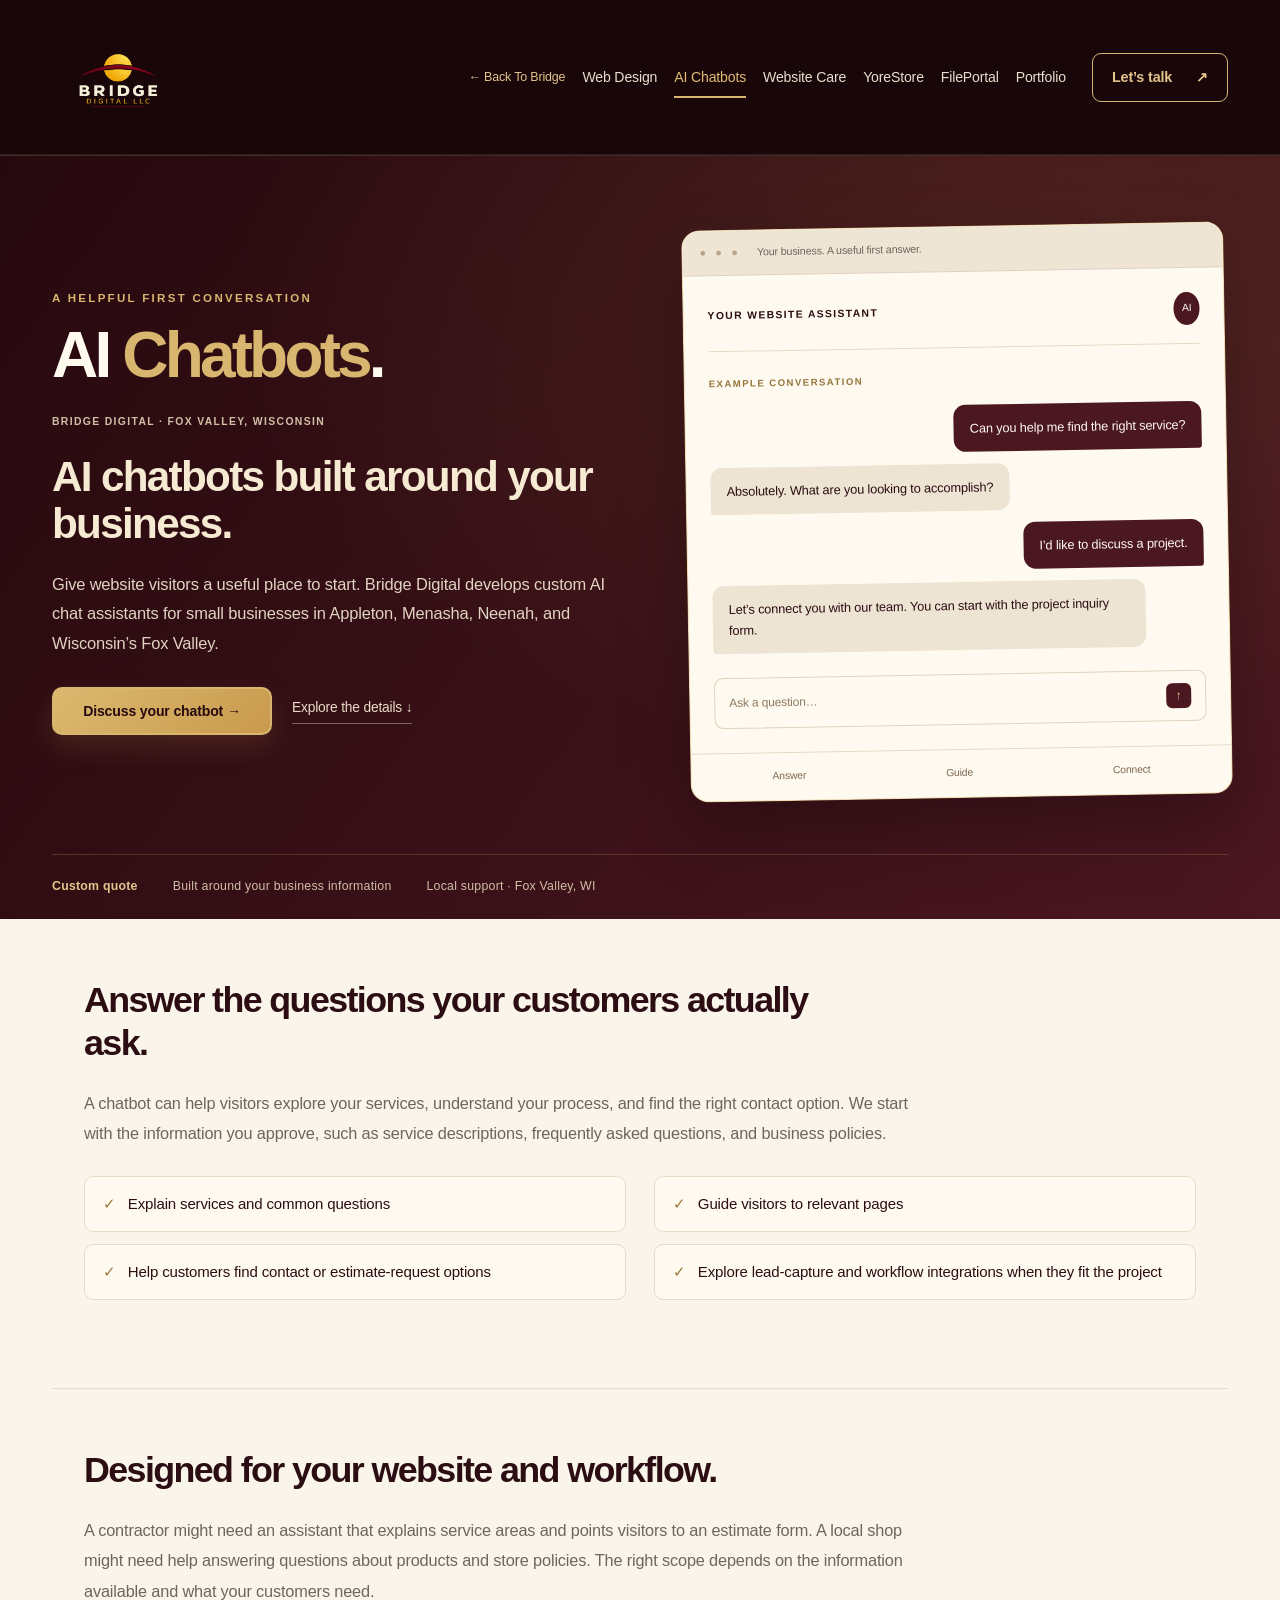
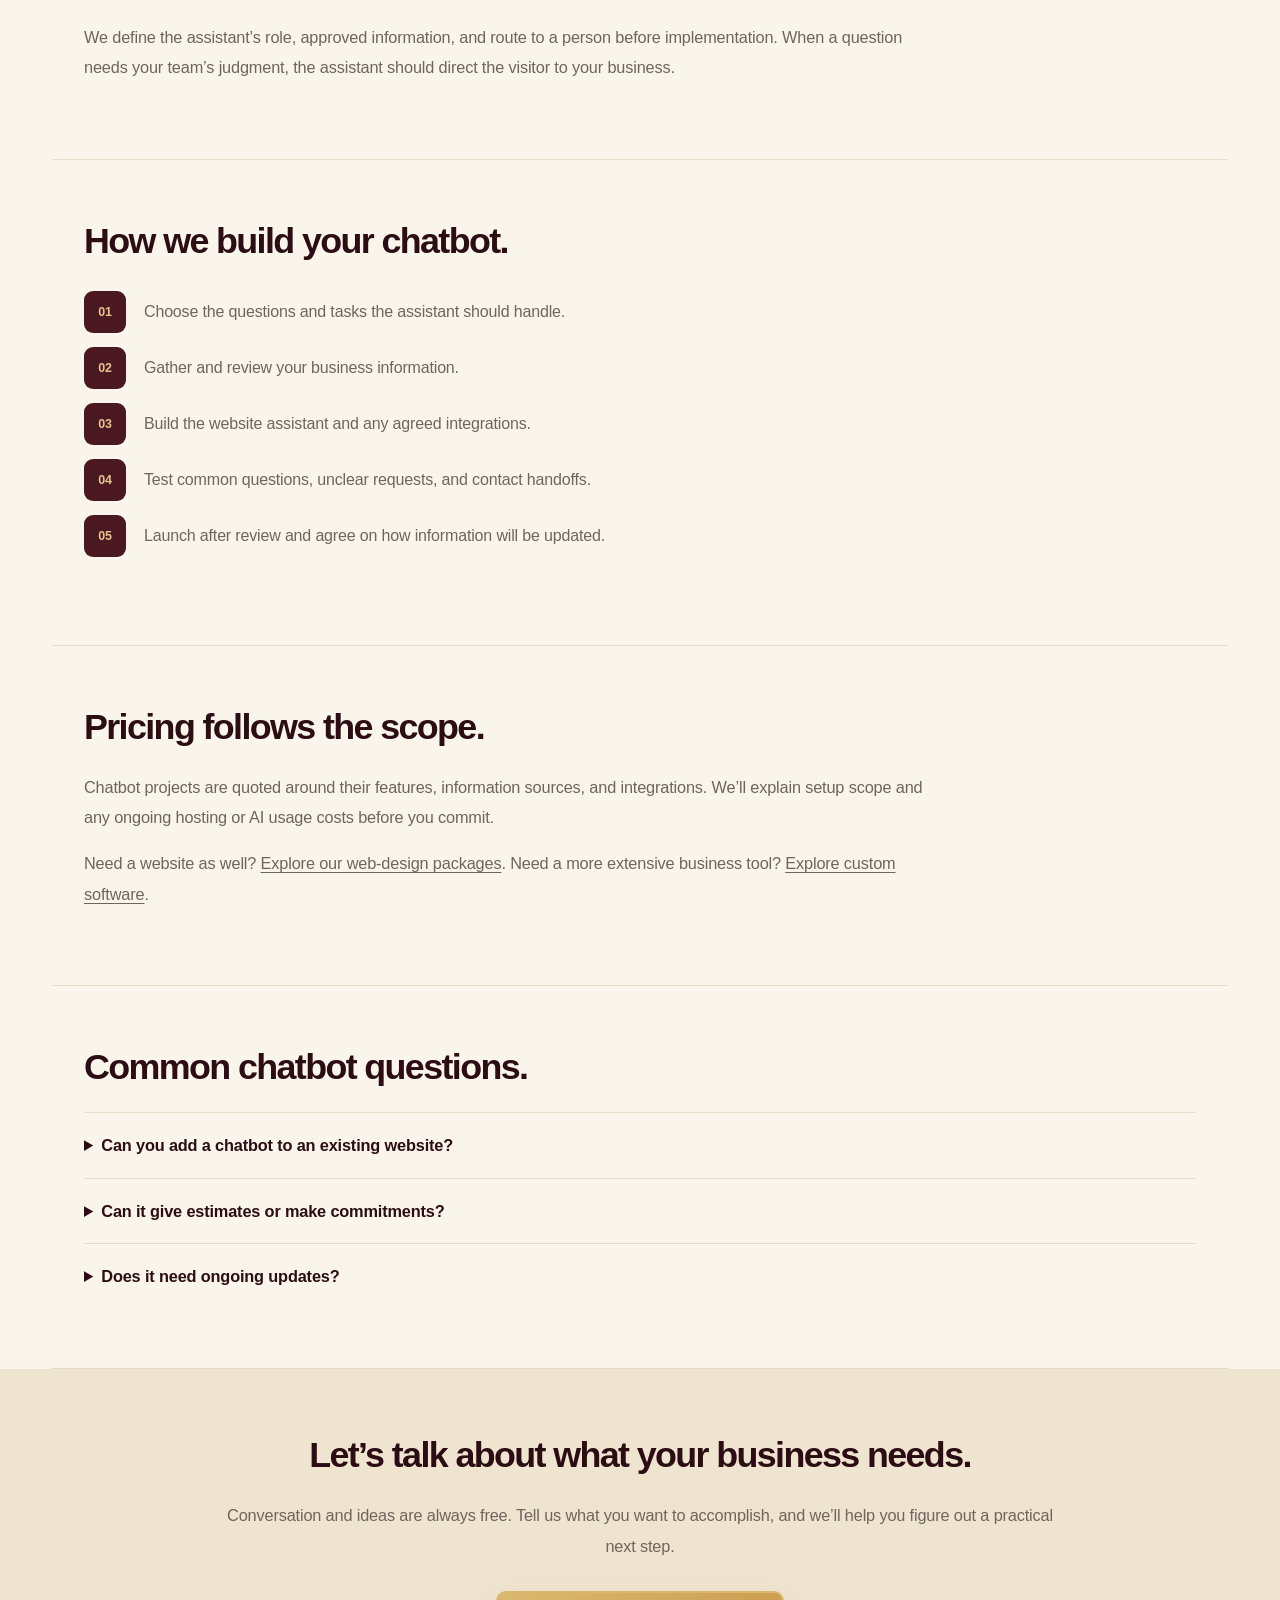
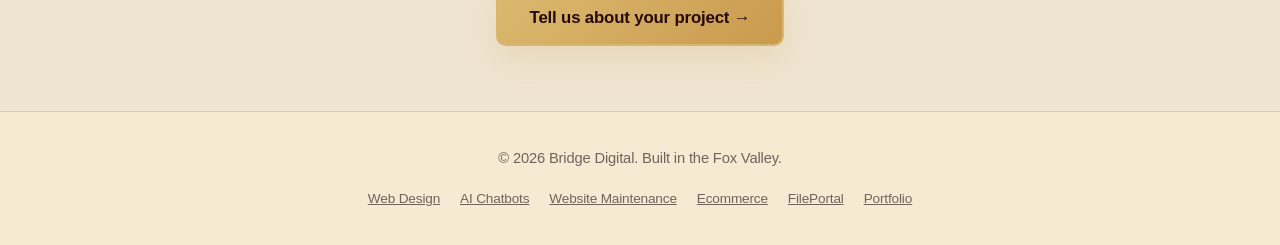
==== commit e303daaf: "Optimize Bridge Digital image delivery" ====
--- a/ai-chatbots.html
+++ b/ai-chatbots.html
@@ -11,4 +11,4 @@
   <meta name="twitter:description" content="Custom website AI chatbots for Fox Valley small businesses. Help visitors find answers, explore your services, and connect with your team.">
 <link rel="stylesheet" href="css/premium-products.css">
 <link rel="stylesheet" href="css/premium-ai.css">
-</head><body class="premium-product"><header class="product-header"><nav class="product-navigation" aria-label="Main navigation"><a class="product-logo" href="index.html" aria-label="Bridge Digital home"><img src="assets/images/newbridgemodernlogo.png" alt="Bridge Digital" width="150" height="100"></a><div class="product-desktop-links"><a class="back-to-bridge" href="index.html">← Back To Bridge</a><a href="web-design.html">Web Design</a><a href="ai-chatbots.html" aria-current="page">AI Chatbots</a><a href="bridge-tending.html">Website Care</a><a href="ecommerce.html">YoreStore</a><a href="fileportal.html">FilePortal</a><a href="portfolio.html">Portfolio</a></div><a class="product-nav-quote" href="index.html?service=ai#contact">Let’s talk <span aria-hidden="true">↗</span></a><details class="product-mobile-menu"><summary>Menu <span aria-hidden="true">＋</span></summary><div><a class="back-to-bridge" href="index.html">← Back To Bridge</a><a href="web-design.html">Web Design</a><a href="ai-chatbots.html" aria-current="page">AI Chatbots</a><a href="bridge-tending.html">Website Care</a><a href="ecommerce.html">YoreStore</a><a href="fileportal.html">FilePortal</a><a href="portfolio.html">Portfolio</a><a href="index.html?service=ai#contact">Request a quote →</a></div></details></nav></header><main><section class="seo-hero product-hero"><div class="product-hero-inner"><div class="product-hero-copy"><p class="product-kicker">A HELPFUL FIRST CONVERSATION</p><div class="product-wordmark">AI <span>Chatbots</span><span class="product-wordmark-dot">.</span></div><p class="seo-eyebrow">BRIDGE DIGITAL · FOX VALLEY, WISCONSIN</p><h1>AI chatbots built around your business.</h1><p>Give website visitors a useful place to start. Bridge Digital develops custom AI chat assistants for small businesses in Appleton, Menasha, Neenah, and Wisconsin’s Fox Valley.</p><div class="product-hero-actions"><a class="btn btn-primary" href="index.html?service=ai#contact">Discuss your chatbot →</a><a class="product-secondary-link" href="#product-details">Explore the details ↓</a></div></div><div class="product-showcase chat-showcase" aria-label="Illustration of a sample website chatbot conversation"><div class="showcase-bar"><span class="showcase-dots" aria-hidden="true">● ● ●</span><span>Your business. A useful first answer.</span></div><div class="portal-preview"><div class="portal-preview-nav"><strong>YOUR WEBSITE ASSISTANT</strong><span class="preview-avatar" aria-hidden="true">AI</span></div><p class="preview-label">EXAMPLE CONVERSATION</p><div class="sample-chat"><div class="chat-message chat-visitor">Can you help me find the right service?</div><div class="chat-message chat-assistant">Absolutely. What are you looking to accomplish?</div><div class="chat-message chat-visitor">I’d like to discuss a project.</div><div class="chat-message chat-assistant">Let’s connect you with our team. You can start with the project inquiry form.</div></div><div class="chat-input-illustration" aria-hidden="true"><span>Ask a question…</span><span>↑</span></div></div><div class="showcase-bottom"><span>Answer</span><span>Guide</span><span>Connect</span></div></div></div><div class="product-hero-note"><span>Custom quote</span><span>Built around your business information</span><span>Local support · Fox Valley, WI</span></div></section><section class="seo-content" id="product-details"><h2>Answer the questions your customers actually ask.</h2><p>A chatbot can help visitors explore your services, understand your process, and find the right contact option. We start with the information you approve, such as service descriptions, frequently asked questions, and business policies.</p><ul><li>Explain services and common questions</li><li>Guide visitors to relevant pages</li><li>Help customers find contact or estimate-request options</li><li>Explore lead-capture and workflow integrations when they fit the project</li></ul></section><section class="seo-content"><h2>Designed for your website and workflow.</h2><p>A contractor might need an assistant that explains service areas and points visitors to an estimate form. A local shop might need help answering questions about products and store policies. The right scope depends on the information available and what your customers need.</p><p>We define the assistant’s role, approved information, and route to a person before implementation. When a question needs your team’s judgment, the assistant should direct the visitor to your business.</p></section><section class="seo-content"><h2>How we build your chatbot.</h2><ol><li>Choose the questions and tasks the assistant should handle.</li><li>Gather and review your business information.</li><li>Build the website assistant and any agreed integrations.</li><li>Test common questions, unclear requests, and contact handoffs.</li><li>Launch after review and agree on how information will be updated.</li></ol></section><section class="seo-content"><h2>Pricing follows the scope.</h2><p>Chatbot projects are quoted around their features, information sources, and integrations. We’ll explain setup scope and any ongoing hosting or AI usage costs before you commit.</p><p>Need a website as well? <a href="web-design.html">Explore our web-design packages</a>. Need a more extensive business tool? <a href="custom-software.html">Explore custom software</a>.</p></section><section class="seo-content"><h2>Common chatbot questions.</h2><details class="product-faq"><summary>Can you add a chatbot to an existing website?</summary><p>We can review your website’s platform and integration options to determine the best approach.</p></details><details class="product-faq"><summary>Can it give estimates or make commitments?</summary><p>That depends on your approved workflow. Project-specific pricing and commitments should go to your team unless a clearly defined quoting system is part of the agreed build.</p></details><details class="product-faq"><summary>Does it need ongoing updates?</summary><p>Yes. When your services, policies, or other business information change, the assistant’s information needs to stay current.</p></details></section><section class="seo-content seo-cta"><h2>Let’s talk about what your business needs.</h2><p>Conversation and ideas are always free. Tell us what you want to accomplish, and we’ll help you figure out a practical next step.</p><a class="btn btn-primary" href="index.html?service=ai#contact">Tell us about your project →</a></section></main><footer>© 2026 Bridge Digital. Built in the Fox Valley.<div class="seo-footer-links"><a href="web-design.html">Web Design</a><a href="ai-chatbots.html">AI Chatbots</a><a href="bridge-tending.html">Website Maintenance</a><a href="ecommerce.html">Ecommerce</a><a href="fileportal.html">FilePortal</a><a href="portfolio.html">Portfolio</a></div></footer></body></html>+</head><body class="premium-product"><header class="product-header"><nav class="product-navigation" aria-label="Main navigation"><a class="product-logo" href="index.html" aria-label="Bridge Digital home"><img src="assets/images/newbridgemodernlogo-320.webp" alt="Bridge Digital" width="320" height="320"></a><div class="product-desktop-links"><a class="back-to-bridge" href="index.html">← Back To Bridge</a><a href="web-design.html">Web Design</a><a href="ai-chatbots.html" aria-current="page">AI Chatbots</a><a href="bridge-tending.html">Website Care</a><a href="ecommerce.html">YoreStore</a><a href="fileportal.html">FilePortal</a><a href="portfolio.html">Portfolio</a></div><a class="product-nav-quote" href="index.html?service=ai#contact">Let’s talk <span aria-hidden="true">↗</span></a><details class="product-mobile-menu"><summary>Menu <span aria-hidden="true">＋</span></summary><div><a class="back-to-bridge" href="index.html">← Back To Bridge</a><a href="web-design.html">Web Design</a><a href="ai-chatbots.html" aria-current="page">AI Chatbots</a><a href="bridge-tending.html">Website Care</a><a href="ecommerce.html">YoreStore</a><a href="fileportal.html">FilePortal</a><a href="portfolio.html">Portfolio</a><a href="index.html?service=ai#contact">Request a quote →</a></div></details></nav></header><main><section class="seo-hero product-hero"><div class="product-hero-inner"><div class="product-hero-copy"><p class="product-kicker">A HELPFUL FIRST CONVERSATION</p><div class="product-wordmark">AI <span>Chatbots</span><span class="product-wordmark-dot">.</span></div><p class="seo-eyebrow">BRIDGE DIGITAL · FOX VALLEY, WISCONSIN</p><h1>AI chatbots built around your business.</h1><p>Give website visitors a useful place to start. Bridge Digital develops custom AI chat assistants for small businesses in Appleton, Menasha, Neenah, and Wisconsin’s Fox Valley.</p><div class="product-hero-actions"><a class="btn btn-primary" href="index.html?service=ai#contact">Discuss your chatbot →</a><a class="product-secondary-link" href="#product-details">Explore the details ↓</a></div></div><div class="product-showcase chat-showcase" aria-label="Illustration of a sample website chatbot conversation"><div class="showcase-bar"><span class="showcase-dots" aria-hidden="true">● ● ●</span><span>Your business. A useful first answer.</span></div><div class="portal-preview"><div class="portal-preview-nav"><strong>YOUR WEBSITE ASSISTANT</strong><span class="preview-avatar" aria-hidden="true">AI</span></div><p class="preview-label">EXAMPLE CONVERSATION</p><div class="sample-chat"><div class="chat-message chat-visitor">Can you help me find the right service?</div><div class="chat-message chat-assistant">Absolutely. What are you looking to accomplish?</div><div class="chat-message chat-visitor">I’d like to discuss a project.</div><div class="chat-message chat-assistant">Let’s connect you with our team. You can start with the project inquiry form.</div></div><div class="chat-input-illustration" aria-hidden="true"><span>Ask a question…</span><span>↑</span></div></div><div class="showcase-bottom"><span>Answer</span><span>Guide</span><span>Connect</span></div></div></div><div class="product-hero-note"><span>Custom quote</span><span>Built around your business information</span><span>Local support · Fox Valley, WI</span></div></section><section class="seo-content" id="product-details"><h2>Answer the questions your customers actually ask.</h2><p>A chatbot can help visitors explore your services, understand your process, and find the right contact option. We start with the information you approve, such as service descriptions, frequently asked questions, and business policies.</p><ul><li>Explain services and common questions</li><li>Guide visitors to relevant pages</li><li>Help customers find contact or estimate-request options</li><li>Explore lead-capture and workflow integrations when they fit the project</li></ul></section><section class="seo-content"><h2>Designed for your website and workflow.</h2><p>A contractor might need an assistant that explains service areas and points visitors to an estimate form. A local shop might need help answering questions about products and store policies. The right scope depends on the information available and what your customers need.</p><p>We define the assistant’s role, approved information, and route to a person before implementation. When a question needs your team’s judgment, the assistant should direct the visitor to your business.</p></section><section class="seo-content"><h2>How we build your chatbot.</h2><ol><li>Choose the questions and tasks the assistant should handle.</li><li>Gather and review your business information.</li><li>Build the website assistant and any agreed integrations.</li><li>Test common questions, unclear requests, and contact handoffs.</li><li>Launch after review and agree on how information will be updated.</li></ol></section><section class="seo-content"><h2>Pricing follows the scope.</h2><p>Chatbot projects are quoted around their features, information sources, and integrations. We’ll explain setup scope and any ongoing hosting or AI usage costs before you commit.</p><p>Need a website as well? <a href="web-design.html">Explore our web-design packages</a>. Need a more extensive business tool? <a href="custom-software.html">Explore custom software</a>.</p></section><section class="seo-content"><h2>Common chatbot questions.</h2><details class="product-faq"><summary>Can you add a chatbot to an existing website?</summary><p>We can review your website’s platform and integration options to determine the best approach.</p></details><details class="product-faq"><summary>Can it give estimates or make commitments?</summary><p>That depends on your approved workflow. Project-specific pricing and commitments should go to your team unless a clearly defined quoting system is part of the agreed build.</p></details><details class="product-faq"><summary>Does it need ongoing updates?</summary><p>Yes. When your services, policies, or other business information change, the assistant’s information needs to stay current.</p></details></section><section class="seo-content seo-cta"><h2>Let’s talk about what your business needs.</h2><p>Conversation and ideas are always free. Tell us what you want to accomplish, and we’ll help you figure out a practical next step.</p><a class="btn btn-primary" href="index.html?service=ai#contact">Tell us about your project →</a></section></main><footer>© 2026 Bridge Digital. Built in the Fox Valley.<div class="seo-footer-links"><a href="web-design.html">Web Design</a><a href="ai-chatbots.html">AI Chatbots</a><a href="bridge-tending.html">Website Maintenance</a><a href="ecommerce.html">Ecommerce</a><a href="fileportal.html">FilePortal</a><a href="portfolio.html">Portfolio</a></div></footer></body></html>
